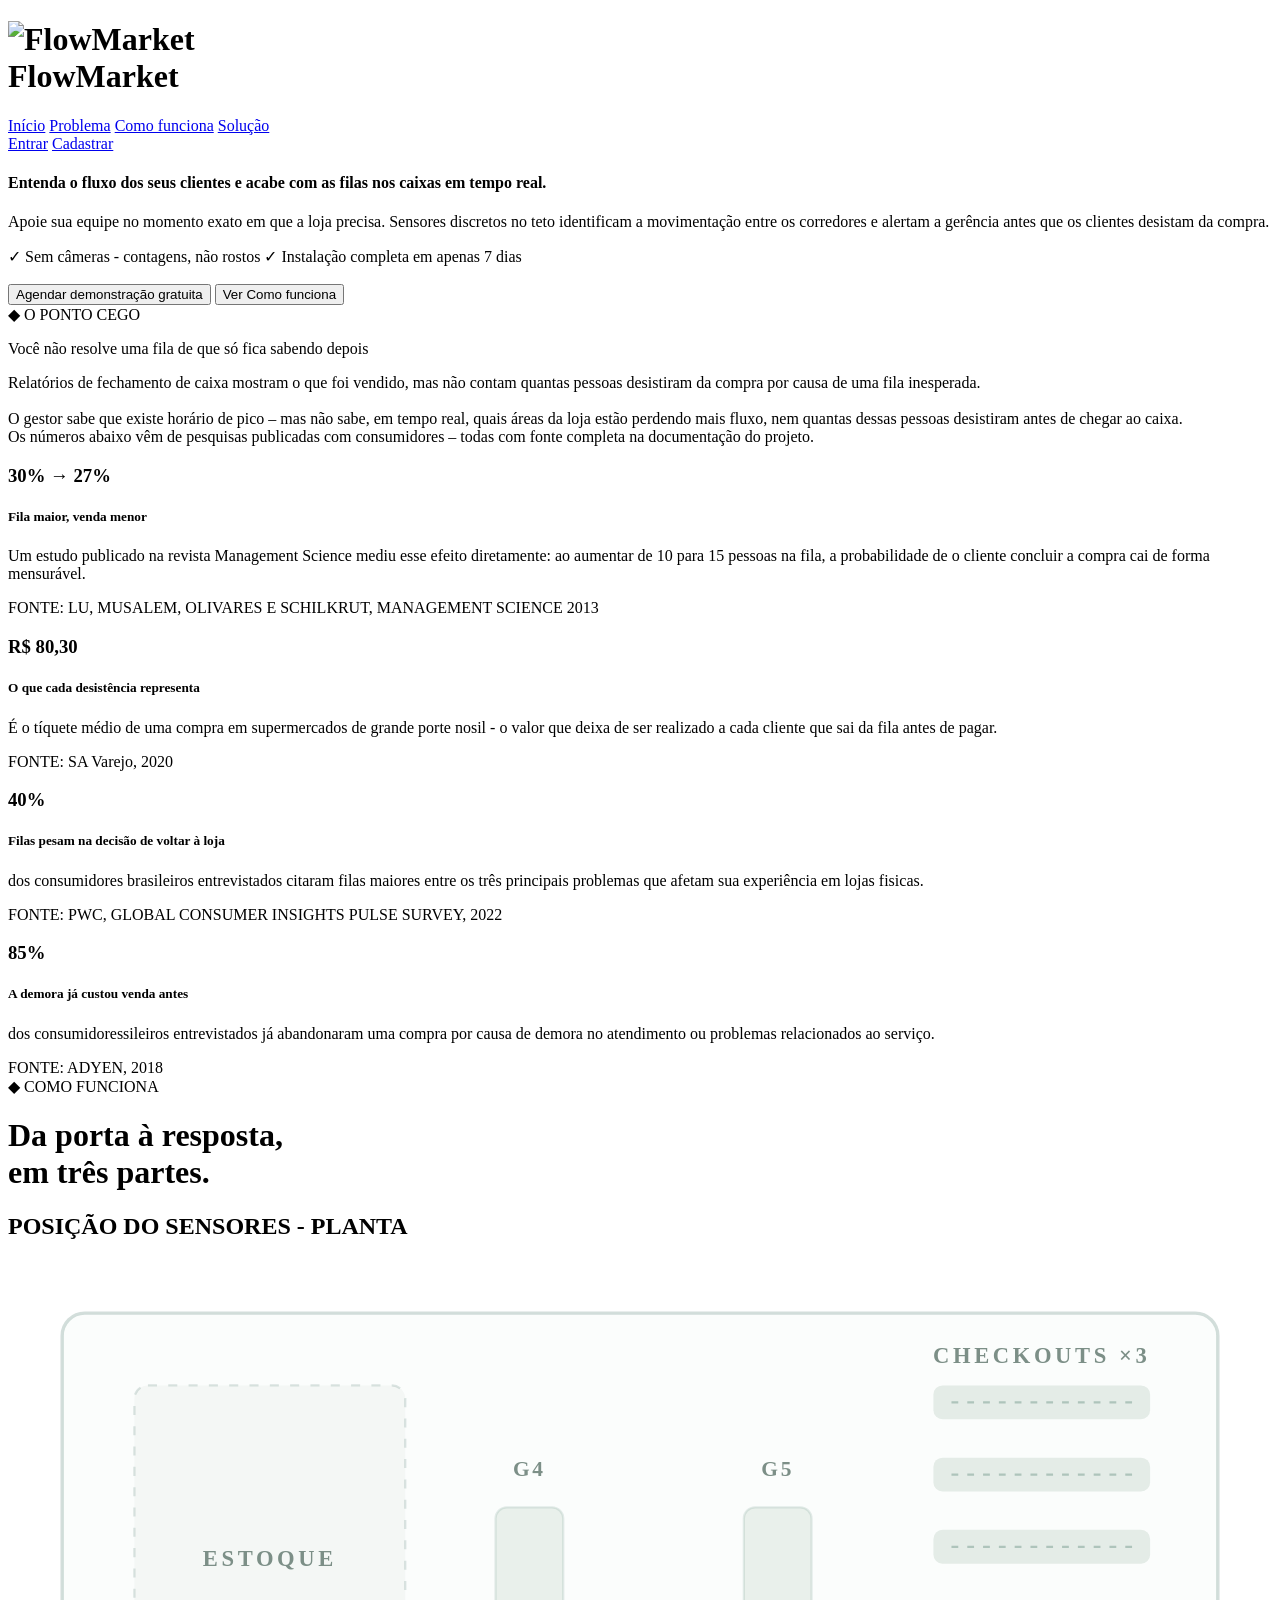
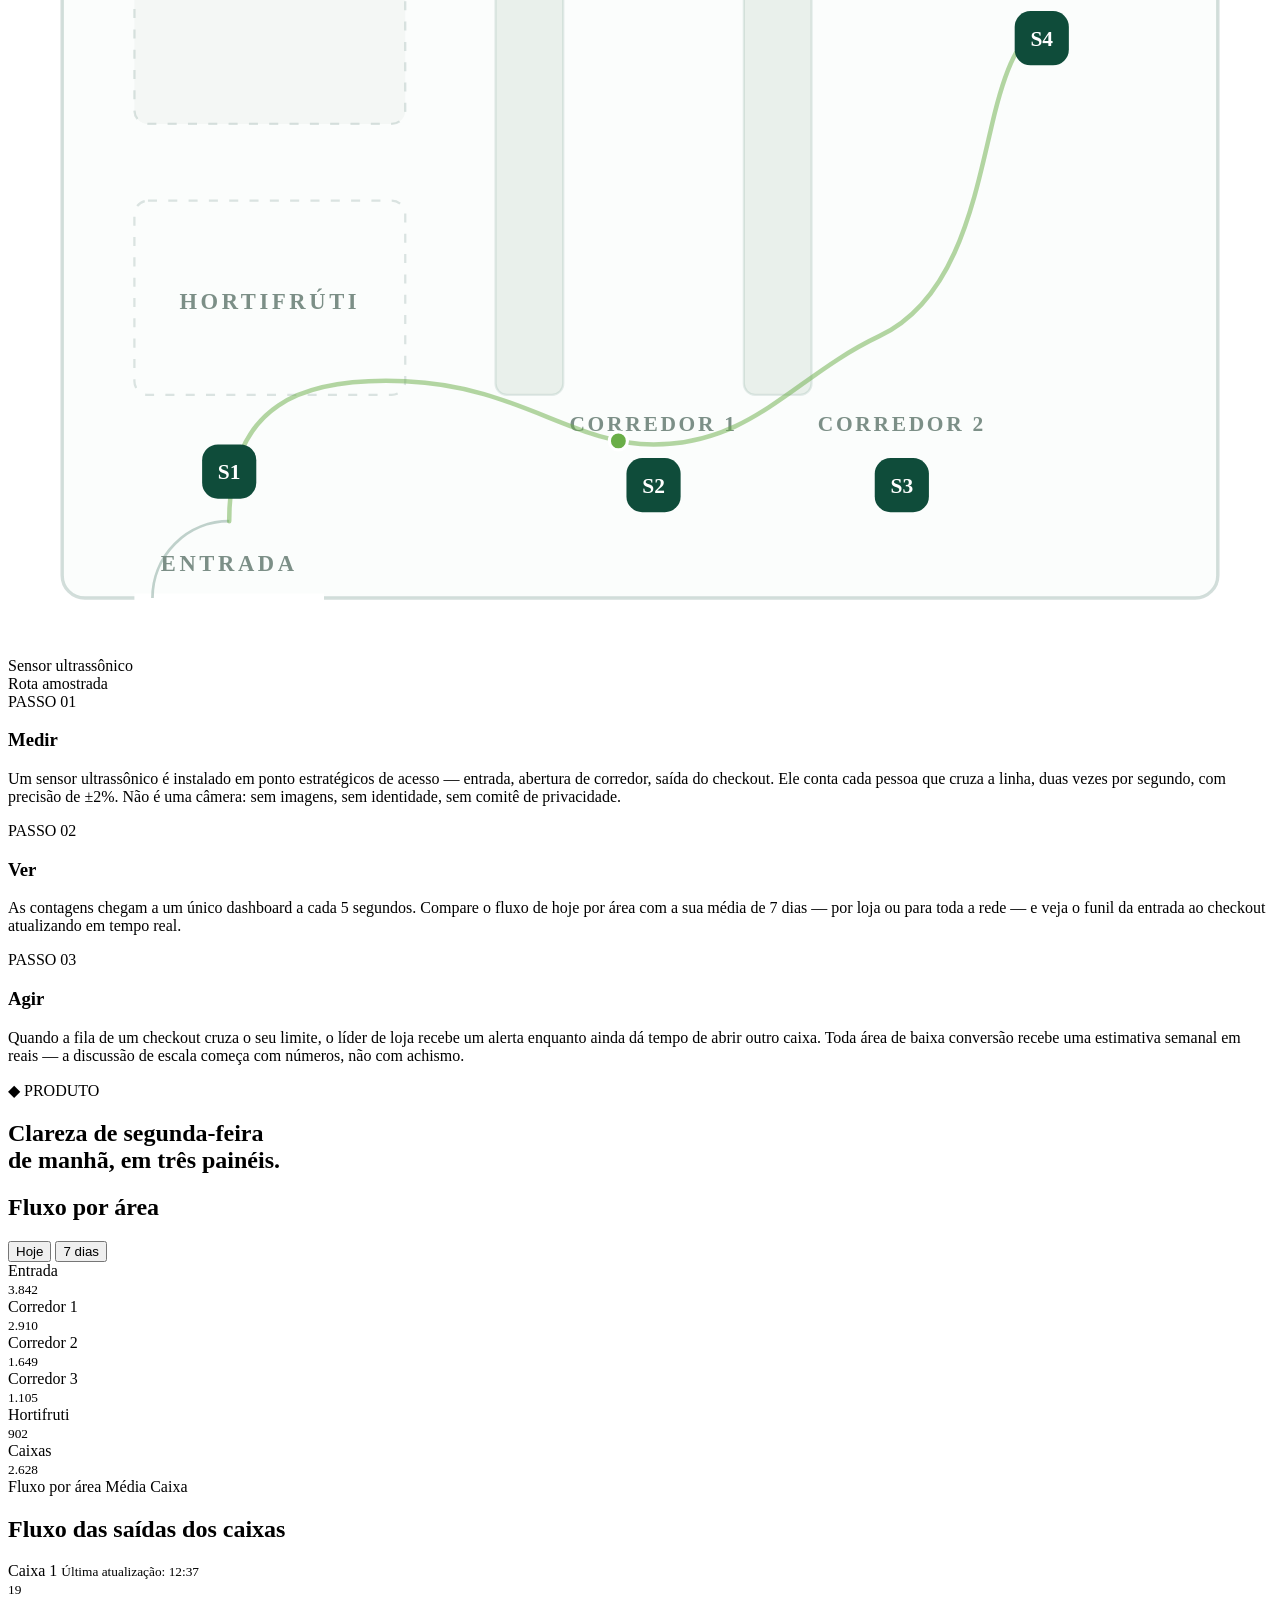
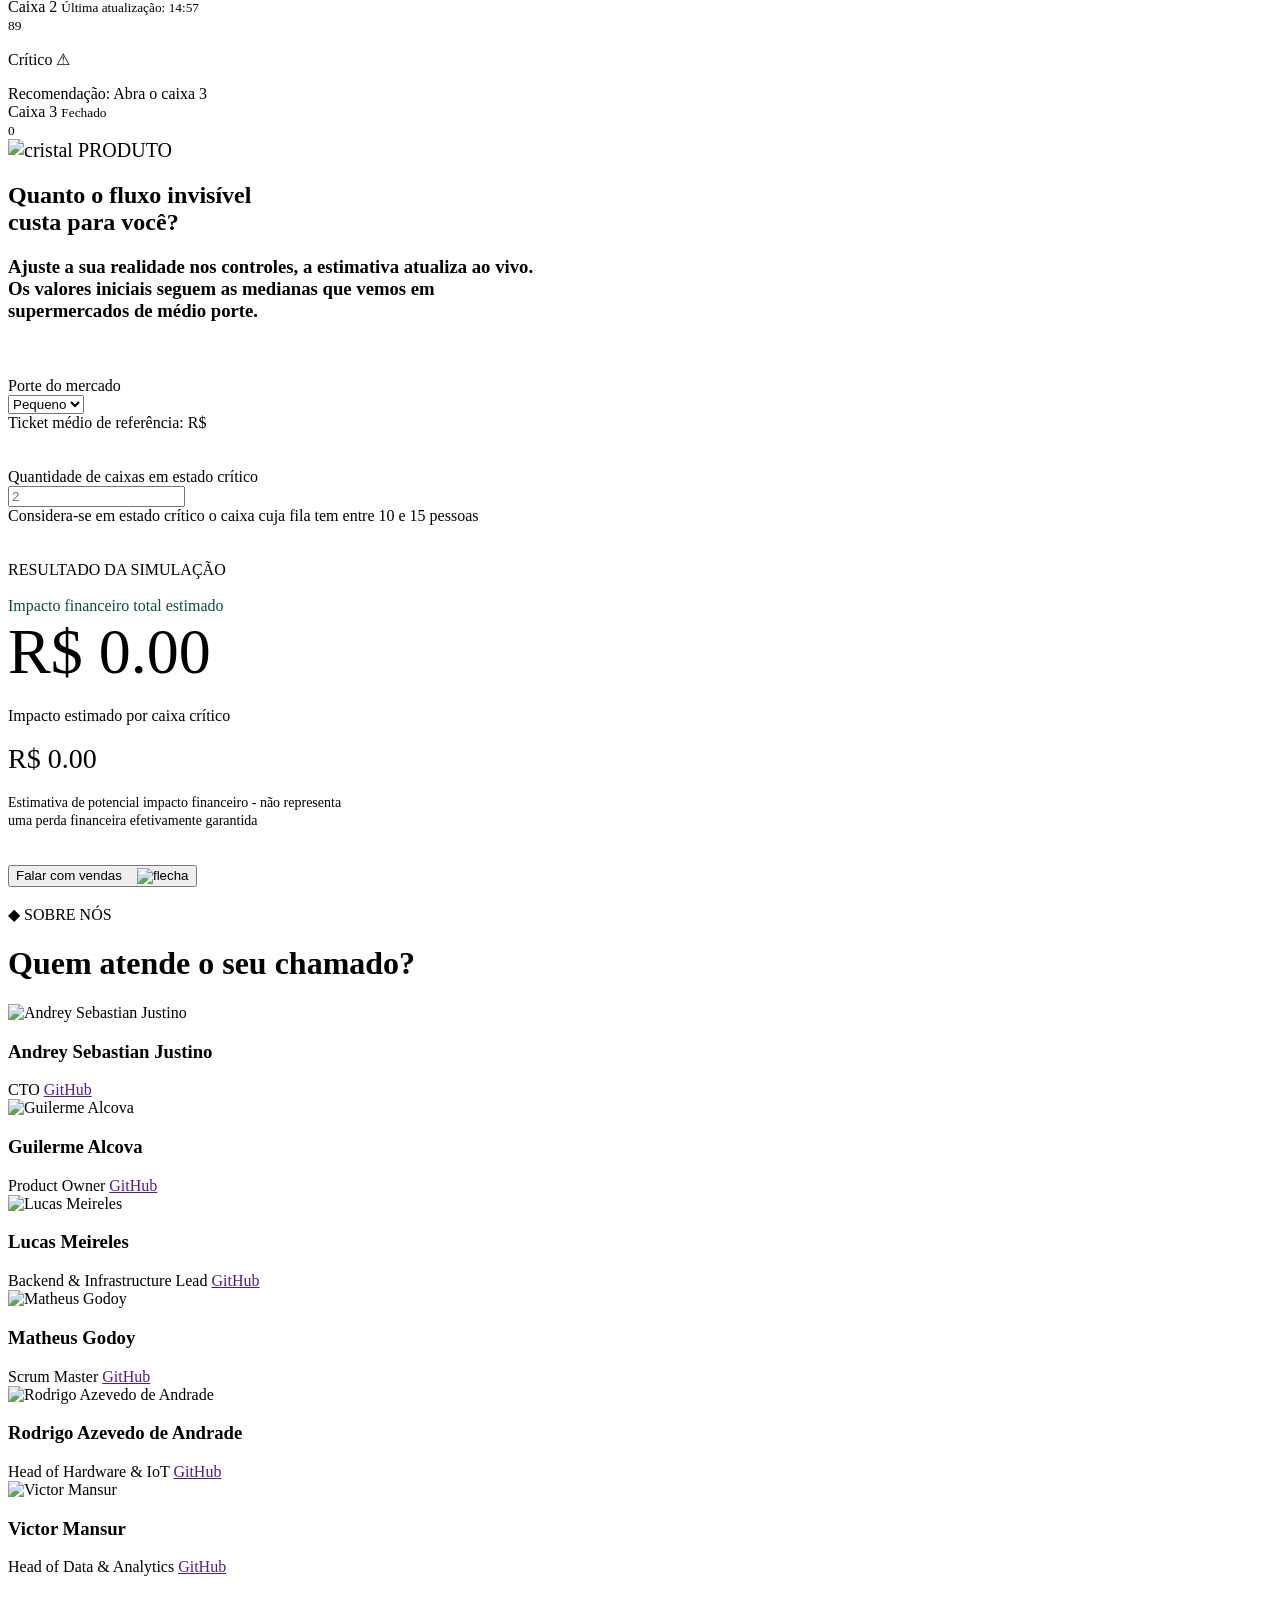
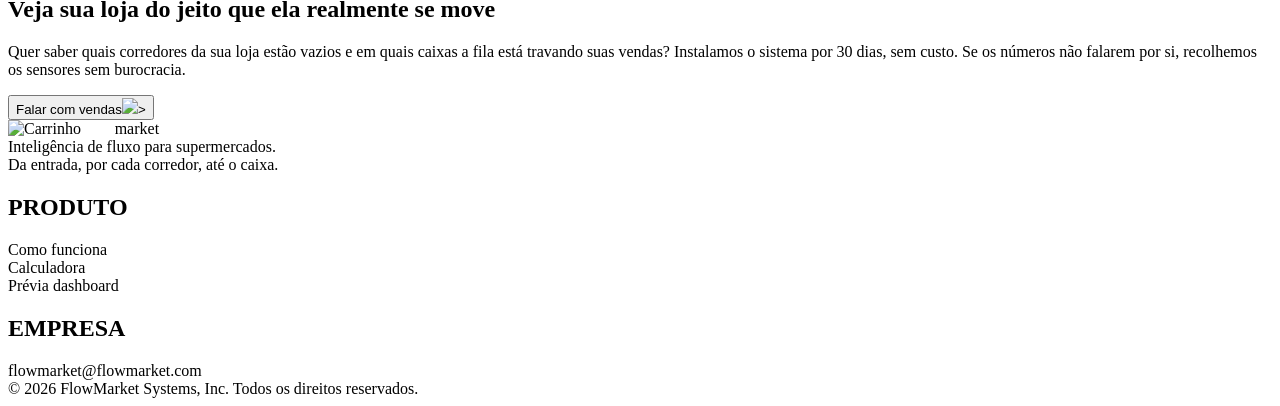
==== index.html @ dc8f5071 "detalhe dos micro titulos" ====
<!DOCTYPE html>
<html lang="pt-br">

<head>
    <meta charset="UTF-8">
    <meta name="viewport" content="width=device-width, initial-scale=1.0">
    <link rel="stylesheet" href="./css/style.css">
    <title>FlowMarket</title>
</head>

<body>
    <header class="cabecaLhoDash">
        <h1>
            <div class="molduraLogo">
                <img src="./img/iconCart.png" alt="FlowMarket" />
            </div>
            Flow<span>Market</span>
        </h1>
        <nav class="navegacaoPrincipal" aria-label="Navegação principal">
            <a href="#hero">Início</a>
            <a href="#problema">Problema</a>
            <a href="#como-funciona">Como funciona</a>
            <a href="#solucao">Solução</a>
        </nav>
        <div class="acoesCabecalho">
            <a class="botaoEntrar" href="./pages/login.html">Entrar</a>
            <a class="botaoCadastrar" href="./pages/cadastro.html">Cadastrar</a>
        </div>
    </header>
    <section class="fundo_secaoHero" id="hero">
        <section class="divisao_secaoHero">
            <section class="texto_esquerdo_secaoHero">
                <h1 class="titulo_secaoHero">Entenda o fluxo dos seus clientes e acabe com as filas nos caixas em tempo
                    real.</h1>
                <p class="paragrafo_secaoHero">Apoie sua equipe no momento exato em que a loja precisa. Sensores
                    discretos no teto
                    identificam a movimentação
                    entre os corredores e alertam a gerência antes que os clientes desistam da compra.</p>
                <div>
                    <span class="salsicha">✓ Sem câmeras - contagens, não rostos</span>
                    <span class="salsicha">✓ Instalação completa em apenas 7 dias</span><br><br>
                </div>

                <div>
                    <button class="botao_agendar_secaoHero">Agendar demonstração gratuita</button>
                    <button class="botao_comoFunciona_secaoHero">Ver Como funciona</button>
                </div>
            </section>
        </section>
    </section>


    <!--PROBLEMA-->
    <section class="divisao_secaoProblema" id="problema">
        <section>
            <span class="cego_secaoProblema">◆</span><span class="paragrafo_secaoProblema"> O PONTO CEGO</span>

            <p class="titulo_eSubs_secaoProblema"> Você não resolve uma fila de que só fica sabendo depois</p>

            <div class="paragrafo_secaoProblema">

                Relatórios de fechamento de caixa mostram o que foi vendido, mas não contam quantas pessoas
                desistiram da compra por causa de uma fila inesperada.
                <br><br>
                O gestor sabe que existe horário de pico – mas não sabe, em tempo real, quais áreas da loja
                estão perdendo mais fluxo, nem quantas dessas pessoas desistiram antes de chegar ao caixa.


            </div>
            <div class="risco_secaoProblema">

                <div class="fonte_secaoProblema">
                    Os números abaixo vêm de pesquisas publicadas com consumidores – todas com fonte completa na
                    documentação do projeto.
                </div>
            </div>

        </section>


        <section class="blocos_secaoProblema">

            <div class="card_individual_secaoProblema">
                <h3 class="titulo_eSubs_secaoProblema">30% → 27%</h3>
                <h5 class="sub-tituloBlocos_secaoProblema ">Fila maior, venda menor</h5>
                <p class="paragrafo_secaoProblema">Um estudo publicado na revista Management Science mediu esse efeito
                    diretamente:
                    ao aumentar de 10 para 15 pessoas na fila, a probabilidade de o cliente concluir a
                    compra
                    cai de forma mensurável.</p>
                <span class="fonte_secaoProblema"> FONTE: LU, MUSALEM, OLIVARES E SCHILKRUT, MANAGEMENT SCIENCE
                    2013</span>

            </div>

            <div class="card_individual_secaoProblema">
                <h3 class="titulo_eSubs_secaoProblema">R$ 80,30</h3>
                <h5 class="sub-tituloBlocos_secaoProblema ">O que cada desistência representa</h5>
                <p class="paragrafo_secaoProblema">É o tíquete médio de uma compra em supermercados de grande porte
                    nosil - o valor
                    que
                    deixa de ser realizado a cada cliente que sai da fila antes de pagar.</p>
                <span class="fonte_secaoProblema">FONTE: SA Varejo, 2020</span>
            </div>

            <div class="card_individual_secaoProblema">
                <h3 class="titulo_eSubs_secaoProblema">40%</h3>
                <h5 class="sub-tituloBlocos_secaoProblema ">Filas pesam na decisão de voltar à loja</h5>
                <p class="paragrafo_secaoProblema">dos consumidores brasileiros entrevistados citaram filas maiores
                    entre os três
                    principais
                    problemas que afetam sua experiência em lojas fisicas.</p>
                <span class="fonte_secaoProblema"> FONTE: PWC, GLOBAL CONSUMER INSIGHTS PULSE SURVEY, 2022</span>
            </div>

            <div class="card_individual_secaoProblema">
                <h3 class="titulo_eSubs_secaoProblema">85%</h3>
                <h5 class="sub-tituloBlocos_secaoProblema ">A demora já custou venda antes</h5>
                <p class="paragrafo_secaoProblema">dos consumidoressileiros entrevistados já abandonaram uma compra por
                    causa de
                    demora
                    no atendimento ou problemas relacionados ao serviço.</p>
                <span class="fonte_secaoProblema">FONTE: ADYEN, 2018</span>
            </div>

        </section>
    </section>



    <div class="body-f" id="como-funciona">
            <div class="div-header">
                <span class="cego_secaoProblema">◆</span>
                <span class="paragrafo_secaoProblema">COMO FUNCIONA</span>
                <h1 class="h1-como_funciona">Da porta à resposta,<br>em três partes.</h1>
            </div>
            
        <div class="container_planta">
            <div class="content-grid">
                <div class="card card-diagram">
                    <h2 class="card-title">POSIÇÃO DO SENSORES - PLANTA</h2>


                    <div class="floorplan-placeholder">

                        <svg preserveAspectRatio="xMidYMid meet" viewBox="0 0 560 440" fill="none" style="width:100%"
                            aria-label="Planta da loja com sensores">
                            <rect x="24" y="24" width="512" height="392" rx="10" fill="#FBFDFC" stroke="#0F4C3A"
                                stroke-opacity=".18" stroke-width="1.5" />
                            <rect x="56" y="56" width="120" height="150" rx="6" fill="#F4F7F5" stroke="#0F4C3A"
                                stroke-opacity=".14" stroke-dasharray="4 5" />
                            <text x="116" y="136" text-anchor="middle" font-size="10" font-weight="600"
                                letter-spacing="1.6" fill="#7c8f87" font-family="Poppins">ESTOQUE</text>
                            <rect x="410" y="56" width="96" height="15" rx="4" fill="#E4ECE7" />
                            <rect x="410" y="88" width="96" height="15" rx="4" fill="#E4ECE7" />
                            <rect x="410" y="120" width="96" height="15" rx="4" fill="#E4ECE7" />
                            <line x1="418" y1="63.5" x2="498" y2="63.5" stroke="#0F4C3A" stroke-opacity=".25"
                                stroke-dasharray="3 4" />
                            <line x1="418" y1="95.5" x2="498" y2="95.5" stroke="#0F4C3A" stroke-opacity=".25"
                                stroke-dasharray="3 4" />
                            <line x1="418" y1="127.5" x2="498" y2="127.5" stroke="#0F4C3A" stroke-opacity=".25"
                                stroke-dasharray="3 4" />
                            <text x="458" y="46" text-anchor="middle" font-size="10" font-weight="600"
                                letter-spacing="1.6" fill="#7c8f87" font-family="Poppins">CHECKOUTS ×3</text>
                            <rect x="216" y="110" width="30" height="216" rx="5" fill="#E9F0EB" stroke="#0F4C3A"
                                stroke-opacity=".1" />
                            <rect x="326" y="110" width="30" height="216" rx="5" fill="#E9F0EB" stroke="#0F4C3A"
                                stroke-opacity=".1" />
                            <text x="231" y="96" text-anchor="middle" font-size="9.5" font-weight="600"
                                letter-spacing="1.2" fill="#7c8f87" font-family="Poppins">G4</text>
                            <text x="341" y="96" text-anchor="middle" font-size="9.5" font-weight="600"
                                letter-spacing="1.2" fill="#7c8f87" font-family="Poppins">G5</text>
                            <text x="286" y="342" text-anchor="middle" font-size="9.5" font-weight="600"
                                letter-spacing="1.2" fill="#7c8f87" font-family="Poppins">CORREDOR 1</text>
                            <text x="396" y="342" text-anchor="middle" font-size="9.5" font-weight="600"
                                letter-spacing="1.2" fill="#7c8f87" font-family="Poppins">CORREDOR 2</text>
                            <rect x="56" y="240" width="120" height="86" rx="6" stroke="#0F4C3A" stroke-opacity=".14"
                                stroke-dasharray="4 5" />
                            <text x="116" y="288" text-anchor="middle" font-size="10" font-weight="600"
                                letter-spacing="1.6" fill="#7c8f87" font-family="Poppins">HORTIFRÚTI</text>
                            <line x1="56" y1="416" x2="140" y2="416" stroke="#fff" stroke-width="4" />
                            <path d="M64,416 a34,34 0 0 1 34,-34" stroke="#0F4C3A" stroke-opacity=".25"
                                stroke-width="1.2" />
                            <text x="98" y="404" text-anchor="middle" font-size="10" font-weight="600"
                                letter-spacing="1.6" fill="#7c8f87" font-family="Poppins">ENTRADA</text>
                            <path id="plan-route"
                                d="M98,382 C98,330 130,318 176,320 C226,322 250,348 286,348 C330,348 348,318 386,300 C420,284 428,240 436,206 C442,180 448,168 458,162"
                                stroke="#6AAE48" stroke-opacity=".5" stroke-width="2" stroke-linecap="round"
                                class="flow-dash" />
                            <circle r="4" fill="#6AAE48" stroke="#fff" stroke-width="1.4">
                                <animateMotion dur="7s" repeatCount="indefinite">
                                    <mpath href="#plan-route" />
                                </animateMotion>
                            </circle>
                            <g>
                                <circle cx="98" cy="360" r="7" fill="#6AAE48" class="sd" />
                                <rect x="86" y="348" width="24" height="24" rx="7" fill="#0F4C3A" /><text x="98"
                                    y="363.5" text-anchor="middle" fill="#fff" font-size="9.5" font-weight="700"
                                    font-family="Poppins">S1</text>
                            </g>
                            <g>
                                <circle cx="286" cy="366" r="7" fill="#6AAE48" class="sd" />
                                <rect x="274" y="354" width="24" height="24" rx="7" fill="#0F4C3A" /><text x="286"
                                    y="369.5" text-anchor="middle" fill="#fff" font-size="9.5" font-weight="700"
                                    font-family="Poppins">S2</text>
                            </g>
                            <g>
                                <circle cx="396" cy="366" r="7" fill="#6AAE48" class="sd" />
                                <rect x="384" y="354" width="24" height="24" rx="7" fill="#0F4C3A" /><text x="396"
                                    y="369.5" text-anchor="middle" fill="#fff" font-size="9.5" font-weight="700"
                                    font-family="Poppins">S3</text>
                            </g>
                            <g>
                                <circle cx="458" cy="168" r="7" fill="#6AAE48" class="sd" />
                                <rect x="446" y="156" width="24" height="24" rx="7" fill="#0F4C3A" /><text x="458"
                                    y="171.5" text-anchor="middle" fill="#fff" font-size="9.5" font-weight="700"
                                    font-family="Poppins">S4</text>
                            </g>
                        </svg>
                    </div>


                    <div class="legend">
                        <div class="legend-item">
                            <span class="legend-color sensor-color"></span>
                            <span>Sensor ultrassônico</span>
                        </div>
                        <div class="legend-item">
                            <span class="legend-color route-color"></span>
                            <span>Rota amostrada</span>
                        </div>
                    </div>
                </div>


                <div class="steps-column">


                    <div class="card step-card step-1">
                        <div class="step-badge">
                            <span class="step-label">PASSO</span>
                            <span class="step-number">01</span>
                        </div>
                        <div class="step-content">
                            <h3 class="h3-como_funciona">Medir</h3>
                            <p class="p-como_funciona">Um sensor ultrassônico é instalado em ponto estratégicos de
                                acesso — entrada, abertura de corredor, saída do checkout. Ele conta cada pessoa que
                                cruza a linha, duas vezes por segundo, com precisão de ±2%. Não é uma câmera: sem
                                imagens, sem identidade, sem comitê de privacidade.</p>
                        </div>
                    </div>


                    <div class="card step-card step-2">
                        <div class="step-badge">
                            <span class="step-label">PASSO</span>
                            <span class="step-number">02</span>
                        </div>
                        <div class="step-content">
                            <h3 class="h3-como_funciona">Ver</h3>
                            <p class="p-como_funciona">As contagens chegam a um único dashboard a cada 5 segundos.
                                Compare o fluxo de hoje por área com a sua média de 7 dias — por loja ou para toda a
                                rede — e veja o funil da entrada ao checkout atualizando em tempo real.</p>
                        </div>
                    </div>


                    <div class="card step-card step-3">
                        <div class="step-badge">
                            <span class="step-label">PASSO</span>
                            <span class="step-number">03</span>
                        </div>
                        <div class="step-content">
                            <h3 class="h3-como_funciona">Agir</h3>
                            <p class="p-como_funciona">Quando a fila de um checkout cruza o seu limite, o líder de loja
                                recebe um alerta enquanto ainda dá tempo de abrir outro caixa. Toda área de baixa
                                conversão recebe uma estimativa semanal em reais — a discussão de escala começa com
                                números, não com achismo.</p>
                        </div>
                    </div>

                </div>

            </div>
        </div>
    </div>

    <section class="fundo" id="solucao">

        <!-- Cabeçalho da página -->
        <div class="ajustes">
            <div class="cabecalho">
                <p class="nomePagina">◆ PRODUTO</p>
                <h1>Clareza de segunda-feira<br>
                    de manhã, em três painéis.</h1>
            </div>

            <!-- Caixa branca que contém os dois painéis -->
            <div class="conteinerPrincipal">

                <!-- Painel da esquerda -->
                <div class="conteiner-grafico1">

                    <div class="cabecalhoGrafico">
                        <h2>Fluxo por área</h2>

                        <div class="opcoes-periododedias">
                            <button>Hoje</button>
                            <button>7 dias</button>
                        </div>
                    </div>

                    <!-- Barras do fluxo por área -->
                    <div class="linhaGrafico">
                        <span>Entrada</span>
                        <div class="barraFundo">
                            <div class="grafico1verdeclaro"></div>
                        </div>
                        <small>3.842</small>
                    </div>

                    <div class="linhaGrafico">
                        <span>Corredor 1</span>
                        <div class="barraFundo">
                            <div class="grafico2verdeclaro"></div>
                        </div>
                        <small>2.910</small>
                    </div>

                    <div class="linhaGrafico">
                        <span>Corredor 2</span>
                        <div class="barraFundo">
                            <div class="grafico3verdeclaro"></div>
                        </div>
                        <small>1.649</small>
                    </div>

                    <div class="linhaGrafico">
                        <span>Corredor 3</span>
                        <div class="barraFundo">
                            <div class="grafico4verdeclaro"></div>
                        </div>
                        <small>1.105</small>
                    </div>

                    <div class="linhaGrafico">
                        <span>Hortifruti</span>
                        <div class="barraFundo">
                            <div class="grafico5verdeclaro"></div>
                        </div>
                        <small>902</small>
                    </div>

                    <div class="linhaGrafico">
                        <span>Caixas</span>
                        <div class="barraFundo">
                            <div class="grafico1verdeescuro"></div>
                        </div>
                        <small>2.628</small>
                    </div>

                    <!-- Legenda das cores -->
                    <div class="legenda">
                        <span><i class="corVerde"></i> Fluxo por área</span>
                        <span><i class="corMedia"></i> Média</span>
                        <span><i class="corEscura"></i> Caixa</span>
                    </div>

                </div>

                <!-- Painel da direita -->
                <div class="conteiner-grafico2">

                    <div class="cabecalhoGrafico">
                        <h2>Fluxo das saídas dos caixas</h2>
                    </div>

                    <!-- Caixa 1: barra verde -->
                    <div class="cartaoCaixa">
                        <div class="textoCaixa">
                            <span>Caixa 1</span>
                            <small>Última atualização: 12:37</small>
                        </div>

                        <div class="barraFundo barraCaixa">
                            <div class="grafico1laranja"></div>
                        </div>

                        <small class="numeroCaixa">19</small>
                    </div>

                    <!-- Caixa 2: barra laranja e aviso -->
                    <div class="cartaoCaixa avisoCaixa">
                        <div class="textoCaixa">
                            <span>Caixa 2</span>
                            <small>Última atualização: 14:57</small>
                        </div>

                        <div class="barraFundo barraCaixa">
                            <div class="grafico2laranja"></div>
                        </div>

                        <small class="numeroCaixa">89</small>

                        <div class="textoCritico">
                            <p>Crítico ⚠</p>
                            <div class="recomendacao">
                                Recomendação: Abra o caixa 3
                            </div>
                        </div>
                    </div>

                    <!-- Caixa 3: barra sem preenchimento -->
                    <div class="cartaoCaixa">
                        <div class="textoCaixa">
                            <span>Caixa 3</span>
                            <small>Fechado</small>
                        </div>

                        <div class="barraFundo barraCaixa">
                            <div class="grafico3laranja"></div>
                        </div>

                        <small class="numeroCaixa">0</small>
                    </div>

                </div>

            </div>
        </div>

    </section>

    <section class="calculadora_panel">
        <div class="calculadora">
            <span class="medium green center" style="font-size: 20px;"> <img src="img/Rectangle.png" alt="cristal">
                PRODUTO </span>
            <h1 class="title"> Quanto o fluxo invisível <br> custa para você? </h1>
            <h3 class="medium"> Ajuste a sua realidade nos controles, a estimativa atualiza ao vivo. <br> Os valores
                iniciais seguem as
                medianas que vemos em <br> supermercados de médio porte. </h3><br><br>

            <div class="input">
                Porte do mercado <br>
                <select name="" id="ipt_escala" onchange="calcular()">
                    <option selected="selected" value="pequeno">Pequeno</option>
                    <option value="medio">Médio</option>
                    <option value="grande">Grande</option>
                </select> <br>
                <span class="subtitle">Ticket médio de referência: R$ <span id="valor_ticket"></span></span><br><br>
                <br>
            </div>

            <div class="input">Quantidade de caixas em estado crítico<br><input type="number" id="ipt_caixas"
                    placeholder="2" oninput="calcular()"><br>
                <span class="subtitle">Considera-se em estado crítico o caixa cuja fila tem entre 10 e 15 pessoas</span>
            </div> <br><br>

        </div>

        <div class="mostra">
            <span class="semibold">RESULTADO DA SIMULAÇÃO</span><br><br>
            <span class="medium medium_size" style="color: #0F4C3A;">Impacto financeiro total estimado</span> <br>
            <span class="semibold green" style="font-size: 64px;">
                R$ <span id="total">0.00</span>
            </span>

            <div class="linha"></div><br>

            <span class="semibold">Impacto estimado por caixa crítico<br><br>
                <span class="lime" style="font-size: 28px;">R$ <span id="total_por_caixa">0.00</span></span>
            </span><br><br>
            <div class="aviso">
                <div class="linha_verde"></div>
                <span style="font-size: 14px;">
                    Estimativa de potencial impacto financeiro - não representa <br>
                    uma perda financeira efetivamente garantida
                </span>
            </div> <br><br>


            <button class="btn_calculadora" onclick="saiba_mais()">Falar com vendas<img src="img/Right_Arrow.png"
                    style="margin-left: 15px;" alt="flecha"></button><br><br>
        </div>
    </section>

    <div class="corpo-principal">
        <div class="container">



            <div class="div-cabecalho">
                <span class="sub-titulo">◆ SOBRE NÓS</span>
                <h1 class="h1-stilo">Quem atende o seu chamado?</h1>
            </div>

            <div class="container-time">


                <div class="card card_membro">
                    <img src="./img/andrey.png" alt="Andrey Sebastian Justino" class="avatar">
                    <div class="membro-info">
                        <h3 class="h3-stilo">Andrey Sebastian Justino</h3>
                        <span class="sub_titulo2">CTO</span>
                        <a href="" class="sub_titulo2">GitHub</a>
                    </div>
                </div>

                <div class="card card_membro">
                    <img src="./img/guilerme.png" alt="Guilerme Alcova" class="avatar">
                    <div class="membro-info">
                        <h3 class="h3-stilo">Guilerme Alcova</h3>
                        <span class="sub_titulo2">Product Owner</span>
                        <a href="" class="sub_titulo2">GitHub</a>
                    </div>
                </div>

                <div class="card card_membro">
                    <img src="./img/lucas.pg.png" alt="Lucas Meireles" class="avatar">
                    <div class="membro-info">
                        <h3 class="h3-stilo">Lucas Meireles</h3>
                        <span class="sub_titulo2">Backend & Infrastructure Lead</span>
                        <a href="" class="sub_titulo2">GitHub</a>
                    </div>
                </div>

                <div class="card card_membro">
                    <img src="./img/matheus.png" alt="Matheus Godoy" class="avatar">
                    <div class="membro-info">
                        <h3 class="h3-stilo">Matheus Godoy</h3>
                        <span class="sub_titulo2">Scrum Master</span>
                        <a href="" class="sub_titulo2">GitHub</a>
                    </div>
                </div>

                <div class="card card_membro">
                    <img src="./img/rodrigo.png" alt="Rodrigo Azevedo de Andrade" class="avatar">
                    <div class="membro-info">
                        <h3 class="h3-stilo">Rodrigo Azevedo de Andrade</h3>
                        <span class="sub_titulo2">Head of Hardware & IoT</span>
                        <a href="" class="sub_titulo2">GitHub</a>
                    </div>
                </div>

                <div class="card card_membro">
                    <img src="./img/victor.png" alt="Victor Mansur" class="avatar">
                    <div class="membro-info">
                        <h3 class="h3-stilo">Victor Mansur</h3>
                        <span class="sub_titulo2">Head of Data & Analytics</span>
                        <a href="" class="sub_titulo2">GitHub</a>
                    </div>
                </div>
            </div>


        </div>

    </div>

    <section class="cta-body">
        <div>
            <h1 class="title-cta">Veja sua loja do jeito que ela realmente se move</h1>
        </div>
        <div>
            <p class="text-cta">Quer saber quais corredores da sua loja estão vazios e em quais caixas a fila
                está travando suas vendas? Instalamos o sistema por 30 dias, sem custo. Se
                os números não falarem por si, recolhemos os sensores sem burocracia.</p>
        </div>
        <div>
            <button class="text-button-cta">Falar com vendas<img src="img/seta.png" class="icon-cta">>
            </button>
        </div>
    </section>

    <footer class="footer_panel">
        <div class="footer_row">
            <div class="footer_tab white"> <span class="logo"><img src="img/Shopping_Cart.png" alt="Carrinho"><b
                        style="color: white;">Flow</b>market</span><br> Inteligência de fluxo para supermercados.
                <br> Da entrada, por cada corredor, até o caixa.
            </div>
            <div class="footer_tab">
                <h2>PRODUTO</h2> Como funciona <br> Calculadora <br> Prévia dashboard
            </div>
            <div class="footer_tab ">
                <h2>EMPRESA</h2> flowmarket@flowmarket.com
            </div>
        </div>
        <span class="footer_direitos"> © 2026 FlowMarket Systems, Inc. Todos os direitos reservados. </span>
    </footer>
</body>
<script>
    function calcular() {
        let escala = ipt_escala.value;
        let caixas = Number(ipt_caixas.value);
        let ticket = 0;
        let clientes = 0;

        if (caixas <= 0) {
            caixas = 0
        }

        if (escala == 'pequeno') {
            ticket = 57.90
            clientes = 5
        } else if (escala == 'medio') {
            ticket = 69.10
            clientes = 7
        } else if (escala == 'grande') {
            ticket = 80.30
            clientes = 10
        }

        valor_ticket.innerHTML = ticket;

        let renda_total = Number(ticket * caixas * clientes).toFixed(2);
        let perda_caixa = Number(renda_total * 0.1).toFixed(2);
        let total_caixa = perda_caixa / caixas;

        total.innerHTML = perda_caixa

        if (isNaN(total_caixa) || caixas <= 0) {
            total_por_caixa.innerHTML = 0.00
        }
        else {
            total_por_caixa.innerHTML = (total_caixa).toFixed(2)
        }
    }

    function saiba_mais() {
        alert("Link para outra página")
    }
</script>

</html>
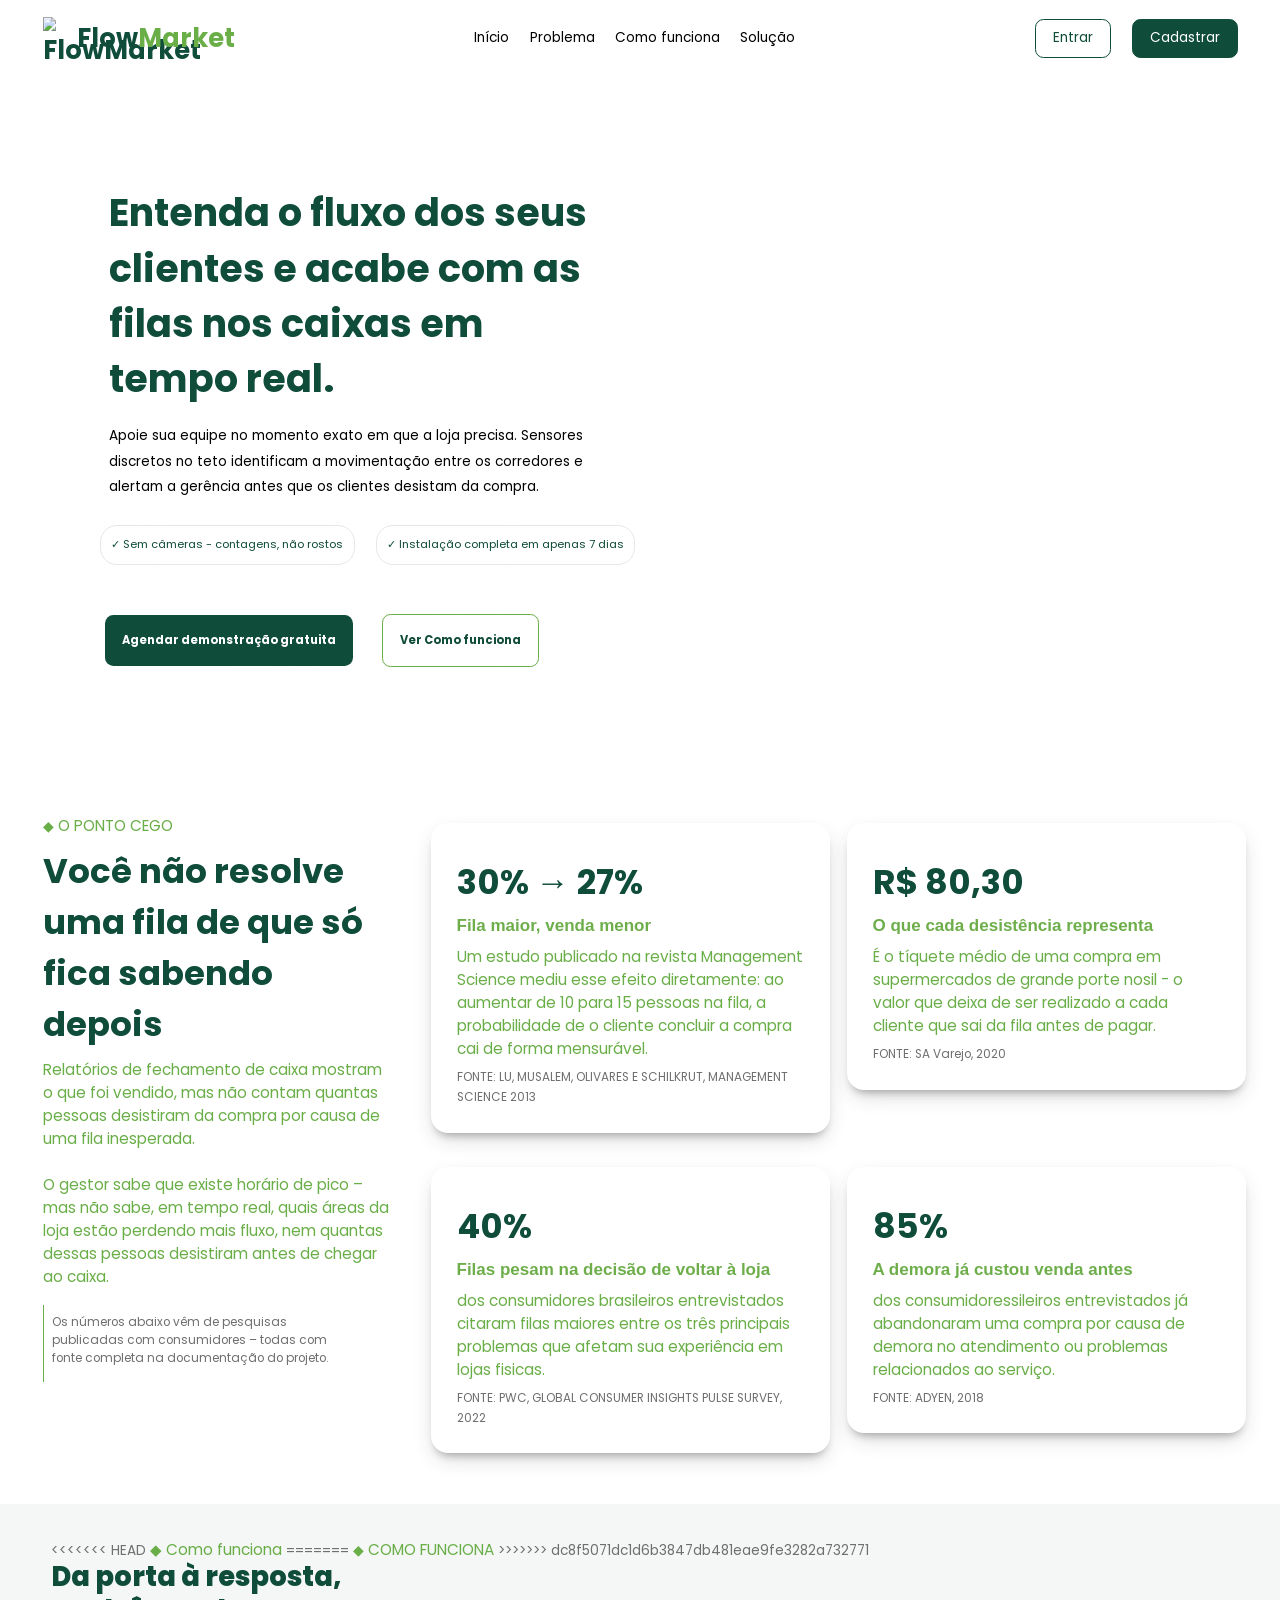
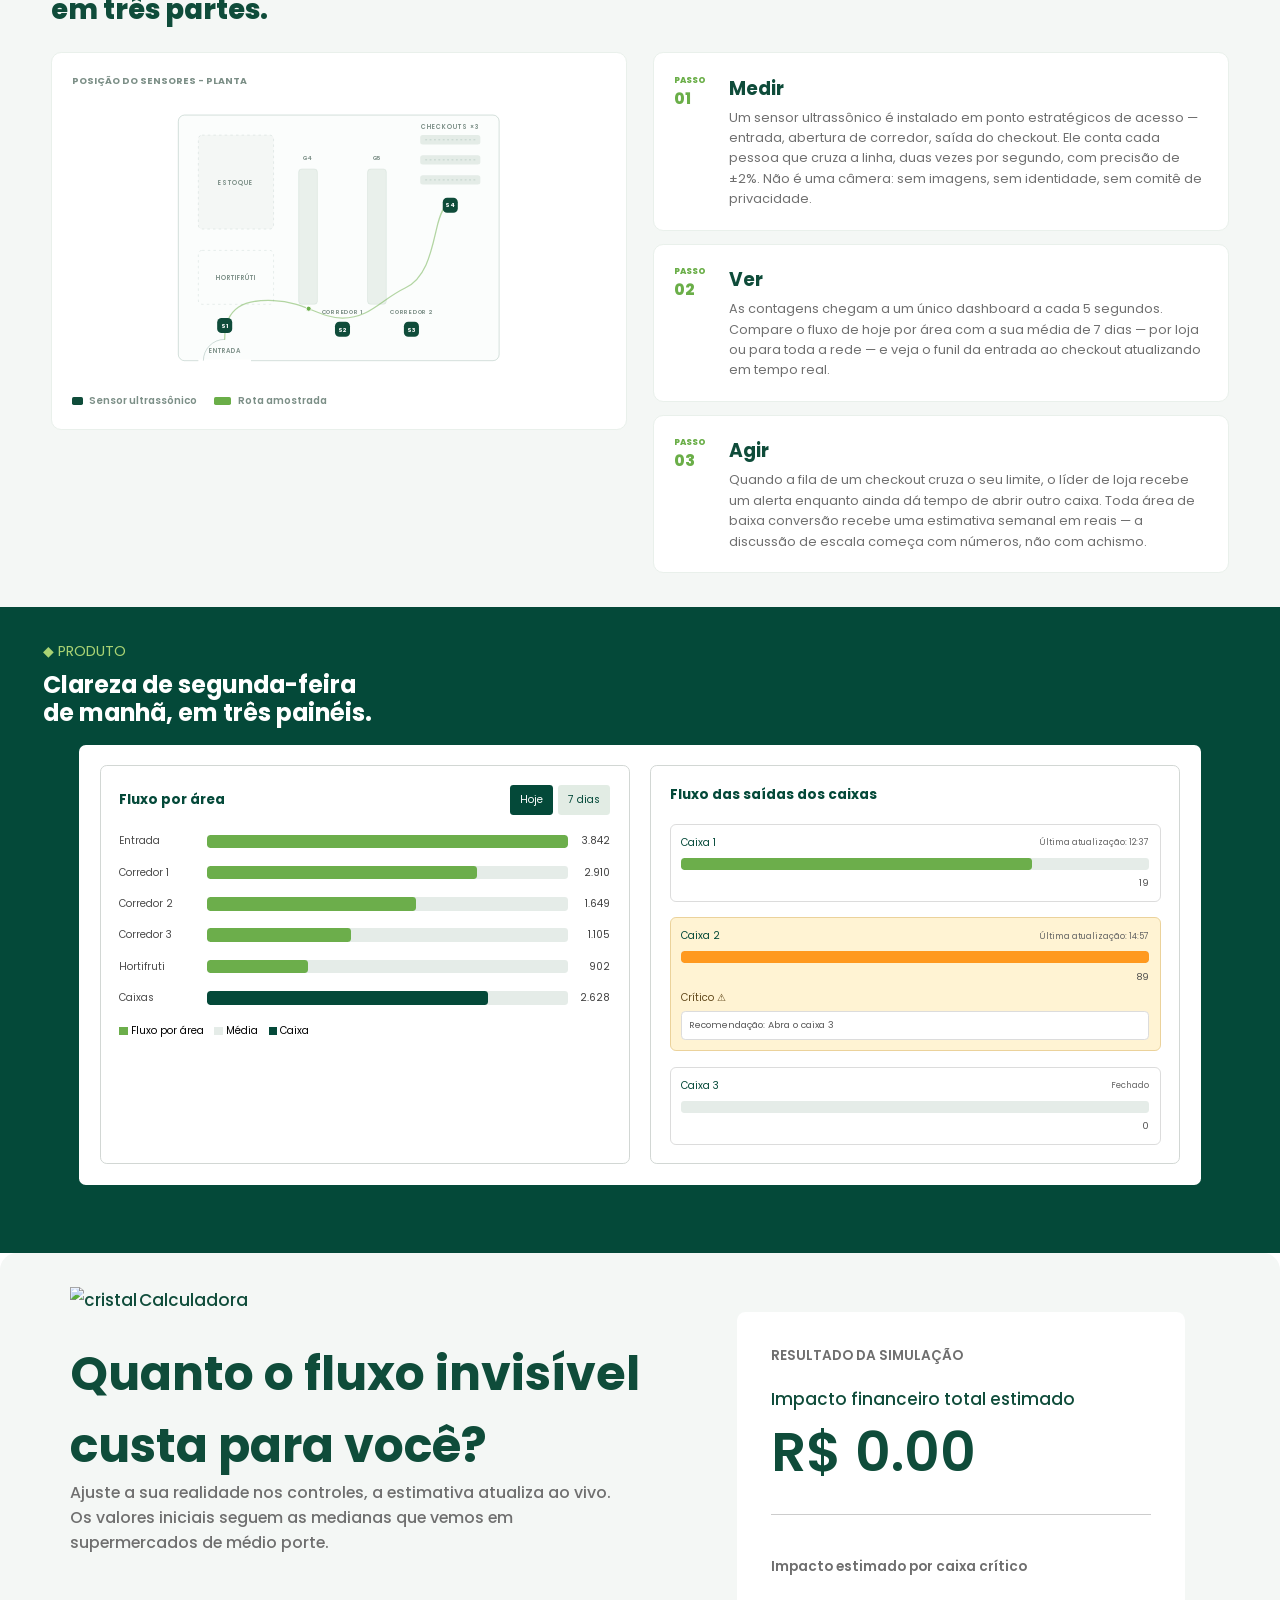
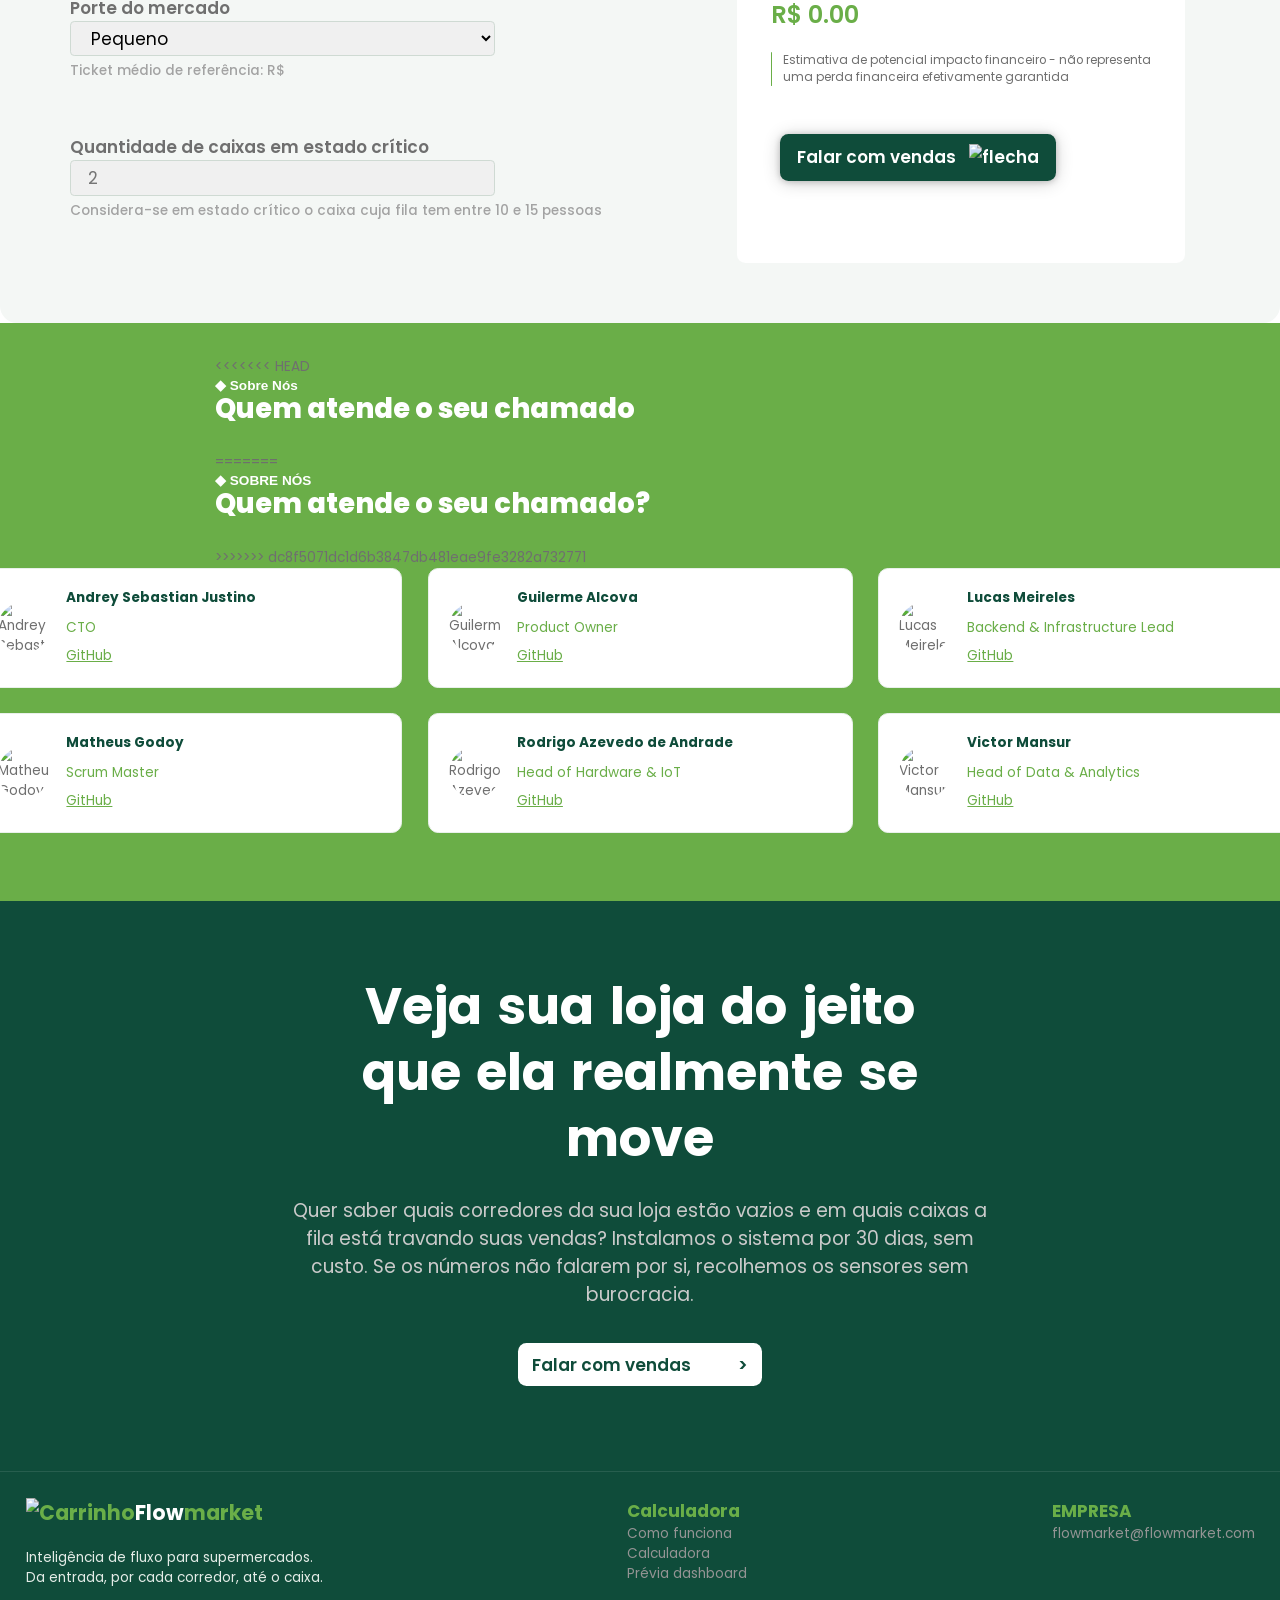
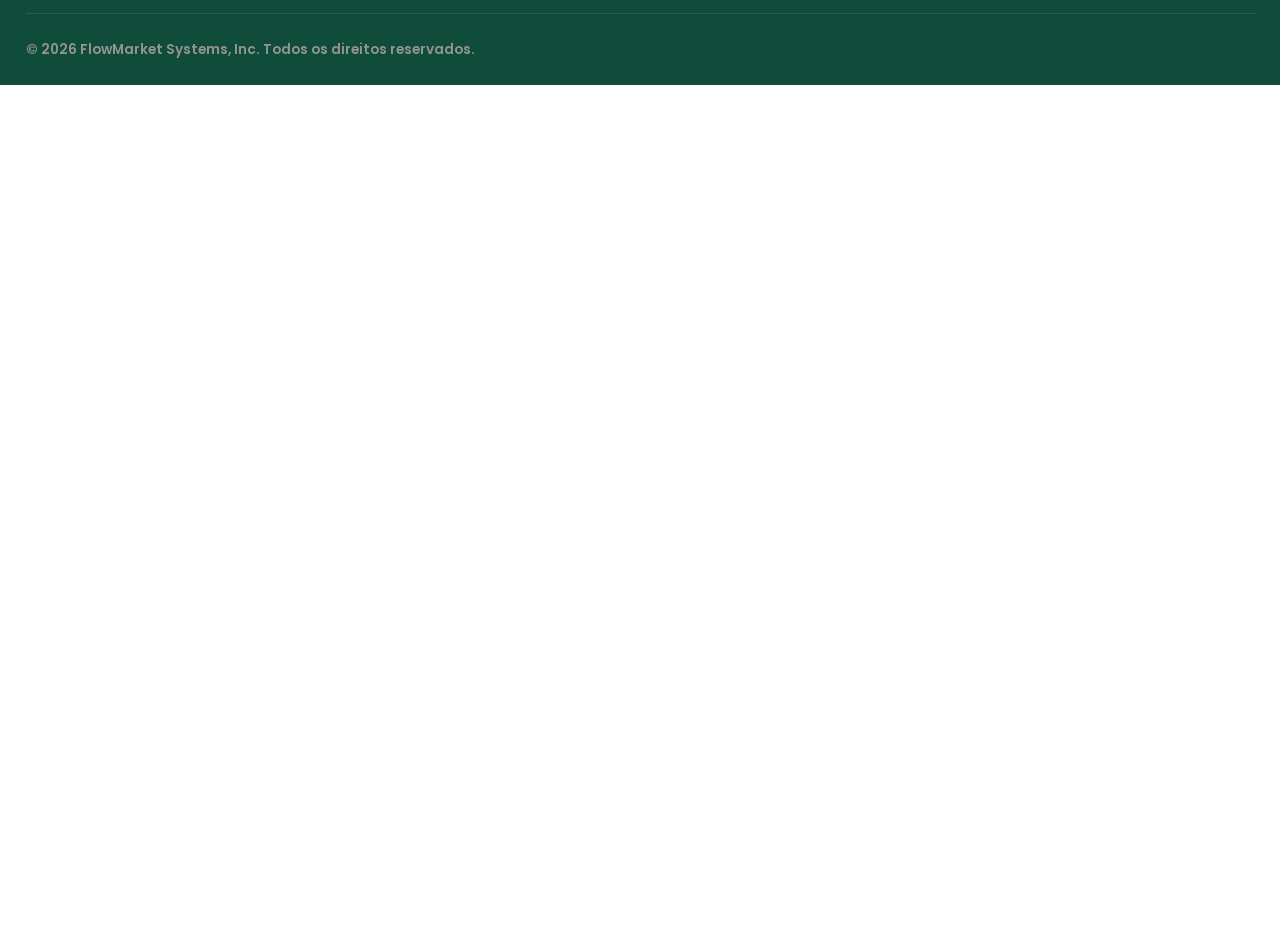
==== commit 23f2decf: "Merge branch 'main' of https://github.com/FlowMarket01/Front-End into teste_victor" ====
--- a/index.html
+++ b/index.html
@@ -130,8 +130,12 @@
 
     <div class="body-f" id="como-funciona">
             <div class="div-header">
+<<<<<<< HEAD
+                <span class="paragrafo_secaoProblema">◆ Como funciona</span>
+=======
                 <span class="cego_secaoProblema">◆</span>
                 <span class="paragrafo_secaoProblema">COMO FUNCIONA</span>
+>>>>>>> dc8f5071dc1d6b3847db481eae9fe3282a732771
                 <h1 class="h1-como_funciona">Da porta à resposta,<br>em três partes.</h1>
             </div>
             
@@ -434,7 +438,7 @@
     <section class="calculadora_panel">
         <div class="calculadora">
             <span class="medium green center" style="font-size: 20px;"> <img src="img/Rectangle.png" alt="cristal">
-                PRODUTO </span>
+                Calculadora </span>
             <h1 class="title"> Quanto o fluxo invisível <br> custa para você? </h1>
             <h3 class="medium"> Ajuste a sua realidade nos controles, a estimativa atualiza ao vivo. <br> Os valores
                 iniciais seguem as
@@ -490,8 +494,13 @@
 
 
             <div class="div-cabecalho">
+<<<<<<< HEAD
+                <span class="sub-titulo">◆ Sobre Nós</span>
+                <h1 class="h1-stilo">Quem atende o seu chamado</h1>
+=======
                 <span class="sub-titulo">◆ SOBRE NÓS</span>
                 <h1 class="h1-stilo">Quem atende o seu chamado?</h1>
+>>>>>>> dc8f5071dc1d6b3847db481eae9fe3282a732771
             </div>
 
             <div class="container-time">
@@ -579,7 +588,7 @@
                 <br> Da entrada, por cada corredor, até o caixa.
             </div>
             <div class="footer_tab">
-                <h2>PRODUTO</h2> Como funciona <br> Calculadora <br> Prévia dashboard
+                <h2>Calculadora</h2> Como funciona <br> Calculadora <br> Prévia dashboard
             </div>
             <div class="footer_tab ">
                 <h2>EMPRESA</h2> flowmarket@flowmarket.com
--- a/css/style.css
+++ b/css/style.css
@@ -0,0 +1,1789 @@
+@import url('https://fonts.googleapis.com/css2?family=Poppins:wght@400;500;600;700&display=swap');
+body{
+    zoom: 0.85;
+}
+*{
+    margin: 0;
+    padding: 0;
+    box-sizing: border-box;
+    font-family: "Poppins", sans-serif;
+}
+
+.cabecaLhoDash {
+    display: flex;
+    align-items: center;
+    justify-content: space-between;
+    gap: 32px;
+    padding: 20px 50px;
+}
+
+.cabecaLhoDash h1 {
+    display: flex;
+    align-items: center;
+    flex-shrink: 0;
+    color: #0F4C3A;
+    font-size: 30px;
+}
+
+.cabecaLhoDash h1 span {
+    color: #6AAE48;
+}
+
+.cabecaLhoDash .molduraLogo {
+    height: 50px;
+    width: 40px;
+}
+
+.cabecaLhoDash .molduraLogo img {
+    height: 100%;
+    width: 100%;
+}
+
+.navegacaoPrincipal,
+.acoesCabecalho {
+    display: flex;
+    align-items: center;
+    gap: 24px;
+}
+
+.navegacaoPrincipal a {
+    color: #000000;
+    cursor: pointer;
+    text-decoration: none;
+    transition: color 0.2s ease, font-weight 0.2s ease;
+}
+
+.navegacaoPrincipal a:hover {
+    color: #6AAE48;
+    font-weight: bold;
+}
+
+.acoesCabecalho a {
+    display: inline-flex;
+    align-items: center;
+    justify-content: center;
+    min-height: 44px;
+    padding: 10px 20px;
+    border: 2px solid #0F4C3A;
+    border-radius: 10px;
+    text-decoration: none;
+    transition: border-color 0.2s ease, background-color 0.2s ease, color 0.2s ease;
+}
+
+.botaoEntrar {
+    color: #0F4C3A;
+    background-color: #FFFFFF;
+}
+
+.botaoEntrar:hover {
+    border-color: #6AAE48;
+}
+
+.botaoCadastrar {
+    color: #FFFFFF;
+    background-color: #0F4C3A;
+    cursor: pointer;
+}
+
+.botaoCadastrar:hover {
+    background-color: #0b3d2f;
+}
+
+html {
+    scroll-behavior: smooth;
+}
+
+.divisao_secaoHero {
+    
+    align-items: center;
+    gap: 20px;
+    padding: 28px;
+    justify-content: space-around;
+}
+
+
+.texto_esquerdo_secaoHero {
+    border-radius: 45px;
+    padding: 80px;
+    max-width: 1100px;
+    align-items: flex-start;
+}
+
+
+.botao_agendar_secaoHero {
+    gap: 20px;
+    background-color: #0F4C3A;
+    border: 0px solid;
+    border-color: #0F4C3A;
+    border-radius: 10px;
+    padding: 20px;
+    color: white;
+    font-weight: bold;
+    margin: 15px;
+}
+
+.botao_comoFunciona_secaoHero {
+    gap: 20px;
+    background-color: #ffff;
+    border: #6aae48 2px solid;
+    border-radius: 10px;
+    padding: 20px;
+    color: #0F4C3A;
+    font-weight: bold;
+    margin: 15px;
+
+}
+
+
+.titulo_secaoHero {
+    color: #0F4C3A;
+    font-weight: bold;
+    font-size: 45px;
+    margin-top: 20px;
+    max-width: 570px;
+    margin: 20px;
+    line-height: 65px;
+
+}
+
+.paragrafo_secaoHero {
+    max-width: 600px;
+    margin: 20px;
+    line-height: 30px;
+}
+
+.salsicha {
+    display: inline-flex;
+    align-items: center;
+    gap: 5px;
+
+    width: fit-content;
+    border: solid 2px #E5E7EB;
+    border-radius: 20px;
+    margin: 10px;
+    padding: 12px;
+    margin-bottom: 20px;
+    color: #0F4C3A;
+    background-color: #FFFFFF;
+
+    font-size: 13px;
+
+}
+
+
+
+.cartao_secaoHero {
+    width: 100%;
+    max-width: 500px;
+    min-width: 0;
+    height: auto;
+    background-color: white;
+    min-height: 0;
+    border: #6aae48 solid 2px;
+    border-radius: 20px;
+    display: flex;
+    flex-direction: column;
+    padding: 30px;
+}
+
+.sub_lojaCentral_secaoHero {
+    display: flex;
+    font-weight: bold;
+    font-size: 14px;
+    color: #0F4C3A;
+    align-items: center;
+    gap: 10px;
+    padding: 15px;
+    border-bottom: 1px solid #6aae48;
+
+}
+
+.espaco_card_secaoHero {
+    display: grid;
+    gap: 10px;
+    grid-template-columns: 1fr 1fr 1fr;
+    margin-top: 20px;
+    width: 100%;
+
+}
+
+.mini_cards_cinzas_secaoHero {
+    display: grid;
+    border: #E5E7EB solid 1px;
+    border-radius: 12px;
+    background-color: #E4ECE7;
+    padding: 12px;
+
+
+}
+
+.mini_tit_dosCards_secaoHero {
+    color: #0F4C3A;
+    font-size: 18px;
+    font-weight: bold;
+
+}
+
+.mini_sub_tit_dosCards_secaoHero {
+    color: #A9C29C;
+    font-size: 8px;
+    font-weight: bold;
+}
+
+.mini_legenda_secaoHero {
+    color: #6aae48;
+    font-size: 10px;
+    font-weight: bold;
+}
+
+.cartao_subtexto_legenda_secaoHero {
+    display: flex;
+    flex-direction: row;
+    margin-top: 20px;
+    margin-bottom: 20px;
+    margin-right: 8px;
+    margin-left: 8px;
+    justify-content: space-between;
+
+}
+
+.cartao_subtitulo_secaoHero {
+    display: flex;
+    font-weight: bold;
+    color: #0F4C3A;
+    font-size: 13px;
+    justify-content: flex-end;
+}
+
+.cartao_legendaGrafico_secao_hero {
+    display: flex;
+    align-items: center;
+    font-size: 10px;
+    gap: 5px;
+    font-weight: bold;
+}
+
+.mini_qdd_verde_secaoHero {
+    display: flex;
+    width: 10px;
+    min-width: 0px;
+    height: 10px;
+    border: #6aae48 solid 1px;
+    border-radius: 2px;
+    background-color: #6aae48;
+}
+
+.mini_qdd_media_secaoHero {
+    display: flex;
+    width: 10px;
+    flex-shrink: 0px;
+    height: 10px;
+    border: #E4ECE7 solid 1px;
+    border-radius: 2px;
+    background-color: #E4ECE7;
+}
+
+
+.barras_legenda_secaoHero {
+    color: #909090;
+    display: flex;
+    justify-content: flex-start;
+    font-size: 14px;
+}
+
+.barra_num_secaoHero {
+    display: flex;
+    justify-content: flex-end;
+    font-size: 10px;
+}
+
+.barra_unidade_secaoHero {
+    display: grid;
+    grid-template-columns: 90px minmax(0, 1fr) 50px;
+    align-items: center;
+    margin: 8px;
+}
+
+.entrada_barra_secaoHero {
+    display: flex;
+    justify-content: flex-start;
+    width: 100%;
+    height: 20px;
+    border: #6aae48 solid 1px;
+    background-color: #6aae48;
+    border-radius: 5px;
+
+}
+
+.corredor1_secaoHero {
+    display: flex;
+    justify-content: flex-start;
+    width: 95%;
+    height: 20px;
+    border: #6aae48 solid 1px;
+    background-color: #6aae48;
+    border-radius: 5px;
+}
+
+.corredor1_media_secaoHero {
+    display: flex;
+    justify-content: flex-start;
+    width: 87%;
+    height: 20px;
+    border: #E4ECE7 solid 1px;
+    background-color: #E4ECE7;
+    border-radius: 5px;
+}
+
+.corredor2_secaoHero {
+    display: flex;
+    justify-content: flex-start;
+    width: 65%;
+    height: 20px;
+    border: #6aae48 solid 1px;
+    background-color: #6aae48;
+    border-radius: 5px;
+}
+
+.corredor3_secaoHero {
+    display: flex;
+    justify-content: flex-start;
+    width: 77%;
+    height: 20px;
+    border: #6aae48 solid 1px;
+    background-color: #6aae48;
+    border-radius: 5px;
+}
+
+.corredor3_secaoHero_media {
+    display: flex;
+    justify-content: flex-start;
+    width: 65%;
+    height: 20px;
+    border: #E4ECE7 solid 1px;
+    background-color: #E4ECE7;
+    border-radius: 5px;
+}
+
+.caixa_secaoHero {
+    display: flex;
+    justify-content: flex-start;
+    width: 75%;
+    height: 20px;
+    border: #6aae48 solid 1px;
+    background-color: #6aae48;
+    border-radius: 5px;
+}
+
+
+.aviso_secaoHero {
+    display: flex;
+    align-items: center;
+    gap: 16px;
+    margin-top: 20px;
+    width: 100%;
+    padding: 12px 16px;
+    background-color: #F7FFAD;
+    border-radius: 10px;
+
+}
+
+.aviso_icone {
+    display: flex;
+    align-items: center;
+    justify-content: center;
+    flex-shrink: 0;
+    width: 34px;
+    height: 34px;
+    color: #FFFFFF;
+    background-color: #FFB800;
+    clip-path: polygon(50% 0%, 100% 100%, 0% 100%);
+    font-size: 0;
+}
+
+.aviso_icone::after {
+    content: "!";
+    font-size: 22px;
+    font-weight: bold;
+    color: #333333;
+    margin-top: 8px;
+}
+
+.aviso_conteudo_secaoHero {
+    flex: 1;
+    min-width: 0;
+}
+
+.aviso_titulo_secaoHero {
+    color: #111111;
+    font-size: 13px;
+    font-weight: 700;
+    margin-bottom: 3px;
+}
+
+.aviso_paragrafo_secaoHero {
+    color: #22222223;
+    font-size: 11px;
+    line-height: 1.45;
+    margin: 0;
+    max-width: 300px;
+}
+
+.fundo_secaoHero {
+min-height: 330px;
+    background:
+        linear-gradient(to left, 
+            rgba(255, 255, 255, 0.171), 
+            rgba(255, 255, 255, 1)
+        ),
+        url("https://statics.otvfoco.com.br/2026/02/1-29.webp") center / cover no-repeat;
+}
+
+
+@media (max-width: 768px) {
+    .divisao_secaoHero {
+        flex-direction: column;
+        padding: 10px;
+    }
+
+    .titulo_secaoHero {
+        font-size: 30px;
+        line-height: 40px;
+    }
+
+    .cartao_secaoHero {
+        padding: 10px;
+    }
+
+    .mini_tit_dosCards_secaoHero {
+        font-size: 14px;
+    }
+
+    .espaco_card_secaoHero {
+        grid-template-columns: 1fr 1fr;
+    }
+
+    .botao_agendar_secaoHero {
+        padding: 10px;
+        margin: 5px;
+    }
+
+    .botao_comoFunciona_secaoHero {
+        padding: 10px;
+        margin: 5px;
+    }
+}
+
+
+
+
+
+
+.cego_secaoProblema {  
+
+ 
+
+    color: #6aae48;  
+
+ 
+
+}  
+
+ 
+
+  
+
+ 
+
+.paragrafo_secaoProblema {  
+
+ 
+
+    flex: 1;  
+
+ 
+
+    color: #6aae48;  
+
+ 
+
+    font-size: 18px;  
+
+ 
+
+    max-width: 450px;  
+
+ 
+
+    margin-bottom: 8.5px;  
+
+ 
+
+}  
+
+ 
+
+  
+
+ 
+
+.divisao_secaoProblema {  
+
+    display: flex;  
+
+ 
+
+    padding: 50px;  
+
+ 
+
+    justify-content: space-around;  
+
+ 
+
+    align-items: flex-start;  
+
+ 
+
+    gap: 40px;  
+
+ 
+
+  
+
+ 
+
+}  
+
+ 
+
+  
+
+ 
+
+.risco_secaoProblema {  
+
+ 
+
+    border-left: solid 1px #6aae48;  
+
+ 
+
+    min-height: 90px;  
+
+ 
+
+    padding: 10px;  
+
+ 
+
+    margin-top: 20px;  
+
+ 
+
+}  
+
+ 
+
+  
+
+ 
+
+.fonte_secaoProblema {  
+
+ 
+
+    font-size: 14px;  
+
+ 
+
+    line-height: 1.5;  
+
+ 
+
+    color: #6F6F6F;  
+
+ 
+
+    max-width: 340px;  
+
+ 
+
+    align-items: center;  
+
+ 
+
+    text-align: left;  
+
+ 
+
+}  
+
+ 
+
+  
+
+ 
+
+  
+
+ 
+
+  
+
+ 
+
+.titulo_eSubs_secaoProblema {  
+
+ 
+
+    color: #0F4C3A;  
+
+ 
+
+    font-weight: bold;  
+
+ 
+
+    font-size: 40px;  
+
+ 
+
+    margin-bottom: 10px;  
+
+ 
+
+    margin-top: 10px;  
+
+ 
+
+    max-width: 400px;  
+
+ 
+
+}  
+
+ 
+
+  
+
+ 
+
+.blocos_secaoProblema {  
+
+ 
+
+    display: grid;  
+
+ 
+
+    grid-template-columns: 2fr 2fr;  
+
+ 
+
+    gap: 20px;  
+
+ 
+
+}  
+
+ 
+
+  
+
+ 
+
+  
+
+ 
+
+.sub-tituloBlocos_secaoProblema {  
+
+ 
+
+    color: #6dae4b;  
+
+ 
+
+    font-weight: bold;  
+
+ 
+
+    font-family: sans-serif;  
+
+ 
+
+    font-size: 20px;  
+
+ 
+
+    margin-bottom: 10px;  
+
+ 
+
+  
+
+ 
+
+}  
+
+ 
+
+  
+
+ 
+
+.card_individual_secaoProblema {  
+
+ 
+
+    width: 100%;  
+
+ 
+
+    max-width: 500px;  
+
+ 
+
+    min-width: 0;  
+
+ 
+
+  
+
+ 
+
+    height: fit-content;  
+
+ 
+
+    background-color: white;  
+
+ 
+
+    box-shadow: 0 10px 25px -5px rgba(46, 40, 40, 0.2),  
+
+ 
+
+        0 8px 10px -6px rgba(0, 0, 0, 0.3);  
+
+ 
+
+    border-radius: 20px;  
+
+ 
+
+    margin: 10px;  
+
+ 
+
+    padding: 30px;  
+
+ 
+
+}  
+
+ 
+
+@media(max-width: 768px) { 
+
+    .divisao_secaoProblema { 
+
+        flex-direction: column; 
+
+        align-items: stretch; 
+
+        padding: 24px; 
+
+    } 
+
+ 
+
+    .blocos_secaoProblema { 
+
+        grid-template-columns: 1fr; 
+
+        gap: 15px 
+
+    } 
+
+ 
+
+    .paragrafo_secaoProblema { 
+
+        font-size: 16px; 
+
+    } 
+
+ 
+
+    .titulo_eSubs_secaoProblema { 
+
+        font-size: 30px; 
+
+    } 
+
+ 
+
+    .fonte_secaoProblema { 
+
+        font-size: 13px; 
+
+    } 
+
+ 
+
+    .card_individual_secaoProblema { 
+
+        padding: 20px; 
+
+    } 
+
+ 
+
+} 
+
+.corpo-principal {
+    background-color: #6AAE48;
+    display: flex;
+    justify-content: center;
+    padding: 40px 20px;
+    width: 100%;
+    color: #6F6F6F;
+    padding-bottom: 80px;
+}
+
+.container_planta{
+display: flex;
+    align-items: stretch;
+    margin: 0 auto;
+    max-width: 100%;
+    width: 100%;
+}
+
+.container{
+    max-width: 1000px;
+    width: 100%;
+}
+
+.h1-stilo {
+    color: #ffff;
+}
+
+.div-cabecalho .h1-stilo {
+    color: #ffff;
+    font-size: 32px;
+    font-weight: 800;
+    line-height: 1.2;
+    margin-bottom: 32px;
+}
+
+.sub-titulo {
+    color: #ffff;
+    font-size: 16px;
+    font-family: 'Popins', sans-serif;
+    font-weight: 700;
+    display: block;
+
+}
+
+.container-time {
+    display: grid;
+    justify-content: center;
+    grid-template-columns: repeat(3, 1fr);
+    gap: 30px;
+}
+
+.h3-stilo {
+    color: #ffff;
+}
+
+.card_membro {
+    display: flex;
+    align-items: center;
+    gap: 20px;
+    width: 500px;
+}
+
+.avatar {
+    width: 60px;
+    height: 60px;
+    border-radius: 50%;
+    object-fit: cover;
+}
+
+.membro-info {
+    display: flex;
+    flex-direction: column;
+    gap: 10px;
+
+}
+
+.membro-info .h3-stilo {
+    color: #0F4C3A;
+    font-size: 16px;
+    font-weight: 700;
+    line-height: 1.2;
+    margin-bottom: 4px;
+}
+
+.style-link {
+    color: #6AAE48;
+    text-decoration: none;
+}
+
+.sub_titulo2 {
+    color: #6AAE48;
+    font-weight: 400;
+}
+
+@media (max-width: 1000px) {
+    .container-time {
+        grid-template-columns: repeat(2, 1fr);
+    }
+}
+
+@media (max-width: 800px) {
+    .corpo-principal {
+        height: auto;
+        padding: 32px 16px;
+    }
+
+    .container-time {
+        grid-template-columns: 1fr;
+    }
+
+    .div-cabecalho .h1-stilo {
+        font-size: 28px;
+        margin-bottom: 24px;
+    }
+}
+
+
+.body-f {
+    display: flex;
+    flex-direction: column;
+    background-color: #F4F7F5;
+    width: 100%;
+    color: #6F6F6F;
+    padding: 40px 60px;
+}
+
+.body-f .container {
+    width: 100%;
+    max-width: 100%;
+    display: flex;
+    align-items: stretch;
+    justify-content: center;
+}
+
+.div-header .h1-como_funciona {
+    color: #0F4C3A;
+    font-size: 32px;
+    font-weight: 800;
+    line-height: 1.2;
+    margin-bottom: 30px;
+}
+
+
+.content-grid {
+    display: grid;
+    grid-template-columns: repeat(2, minmax(0, 1fr));
+    gap: 30px;
+    width: 100%;
+    max-width: none;
+    margin: 0;
+    align-items: stretch;
+}
+
+
+.content-grid .card {
+    width: 100%;
+    background-color: #FFFFFF;
+    border: 1px solid #E9F0EB;
+    border-radius: 12px;
+    padding: 24px;
+}
+
+.container-time .card {
+    background-color: #FFFFFF;
+    border: 1px solid #E9F0EB;
+    border-radius: 12px;
+    padding: 24px;
+}
+
+
+.card-diagram {
+    background-color: #FBFDFC;
+    display: flex;
+    flex-direction: column;
+    height: 445px;
+}
+
+.card-title {
+    color: #7C8F87;
+    font-size: 11px;
+    font-weight: 700;
+    margin-bottom: 15px;
+}
+
+.floorplan-placeholder {
+    width: 100%;
+    height: 100%; 
+    display: flex;
+    align-items: center;
+    justify-content: center;
+    border-radius: 6px;
+    margin-bottom: 20px;
+    overflow: hidden;
+    object-fit: contain;
+}
+
+.floorplan-placeholder svg {
+    width: 100%;
+    height: 100%;
+    object-fit: contain;   
+}
+
+.legend {
+    display: flex;
+    gap: 20px;
+    font-size: 12px;
+    color: #7C8F87;
+    font-weight: 600;
+}
+
+.legend-item {
+    display: flex;
+    align-items: center;
+    gap: 8px;
+}
+
+.legend-color {
+    height: 10px;
+    border-radius: 2px;
+}
+
+.sensor-color {
+    width: 12px;
+    background-color: #0F4C3A;
+}
+
+.route-color {
+    width: 20px;
+    background-color: #6AAE48;
+}
+
+
+.steps-column {
+    display: flex;
+    flex-direction: column;
+    gap: 15px;
+    min-width: 0;
+}
+
+.step-card {
+    display: flex;
+    gap: 15px;
+}
+
+.step-badge {
+    min-width: 50px;
+    color: #6AAE48;
+    font-weight: 800;
+}
+
+.step-label {
+    font-size: 10px;
+    display: block;
+}
+
+.step-number {
+    font-size: 18px;
+}
+
+.step-content .h3-como_funciona {
+    color: #0F4C3A;
+    font-size: 22px;
+    font-weight: 700;
+    margin-bottom: 6px;
+}
+
+.step-content .p-como_funciona {
+    font-size: 15px;
+    line-height: 1.6;
+}
+
+@media (max-width: 900px) {
+    .content-grid {
+        grid-template-columns: 1fr;
+    }
+}
+
+@media (max-width: 480px) {
+    .body-f {
+        padding: 32px 16px;
+    }
+
+    .div-header .h1-como_funciona {
+        font-size: 24px;
+        margin-bottom: 20px;
+    }
+
+    .step-card {
+        flex-direction: column;
+        gap: 8px;
+    }
+
+    .legend {
+        flex-direction: column;
+        gap: 10px;
+    }
+}
+
+.cta-body {
+    margin: 0;
+    height: max-content;
+    padding: 100px 0px;
+    font-family: 'Poppins', sans-serif;
+
+    display: flex;
+    flex-direction: column;
+    align-items: center;
+    justify-content: center;
+
+    background-color: #0F4C3A;
+}
+
+
+.title-cta {
+    color: #FFFFFF;
+    font-weight: bold;
+    font-size: 60px;
+    text-align: center;
+    max-width: 700px;
+    padding-top: 0px;
+    line-height: 1.3;
+    margin-bottom: 10px;
+    word-spacing: 5px;
+    transform: translateY(-15px);
+}
+
+.text-cta {
+    color: #CACACA;
+    max-width: 850px;
+    text-align: center;
+    font-size: 22px;
+    padding-bottom: 40px;
+    padding-top: 5px;
+    line-height: 1.5;
+    margin-top: 0px;
+}
+
+.text-button-cta {
+    color: #0F4C3A;
+    background-color: #FFFFFF;
+
+    font-size: 20px;
+    font-weight: 600;
+
+    border: none;
+    border-radius: 10px;
+
+    padding: 10px 16px;
+    cursor: pointer;
+    display: flex;
+    align-items: center;
+    gap: 18px;
+}
+
+.icon-cta {
+    width: 20px;
+    height: 26px;
+}
+
+/* Fundo verde da página */
+.fundo {
+    display: flex;
+    flex-direction: column;
+    background-color: rgb(4, 73, 57);
+    width: 100%;
+    padding-bottom: 50px;
+}
+
+/* Espaço entre as bordas e o conteúdo */
+.ajustes {
+    padding: 30px 20px;
+}
+
+/* Cabeçalho da página */
+.cabecalho {
+    padding: 10px 30px 20px;
+    color: white;
+}
+
+.nomePagina {
+    font-size: 17px;
+    margin-bottom: 10px;
+    color: rgb(170, 211, 116);
+}
+
+.cabecalho h1 {
+    font-size: 28px;
+    line-height: 1.2;
+    max-width: 500px;
+}
+
+/* Caixa branca dos dois gráficos */
+.conteinerPrincipal {
+    display: flex;
+    align-items: stretch;
+    gap: 24px;
+    background-color: white;
+    width: 90%;
+    margin: 0 auto;
+    padding: 24px;
+    border-radius: 8px;
+}
+
+/* Painéis esquerdo e direito */
+.conteiner-grafico1,
+.conteiner-grafico2 {
+    display: flex;
+    flex-direction: column;
+    flex: 1;
+    gap: 18px;
+    min-width: 0;
+    border: 1px solid rgb(210, 215, 212);
+    border-radius: 8px;
+    padding: 22px;
+}
+
+/* Títulos e botões */
+.cabecalhoGrafico {
+    display: flex;
+    align-items: center;
+    justify-content: space-between;
+    gap: 10px;
+    margin-bottom: 4px;
+}
+
+.cabecalhoGrafico h2 {
+    font-size: 16px;
+    color: rgb(4, 73, 57);
+}
+
+/* Botões Hoje e 7 dias */
+.opcoes-periododedias {
+    display: flex;
+    gap: 5px;
+}
+
+.opcoes-periododedias button {
+    background-color: rgb(226, 236, 228);
+    color: rgb(4, 73, 57);
+    border: none;
+    border-radius: 4px;
+    padding: 8px 12px;
+    font-size: 12px;
+    cursor: pointer;
+}
+
+/* Destaca o botão Hoje */
+.opcoes-periododedias button:first-child {
+    background-color: rgb(4, 73, 57);
+    color: white;
+}
+
+/* Organiza o nome, a barra e o número */
+.linhaGrafico {
+    display: flex;
+    align-items: center;
+    gap: 8px;
+}
+
+.linhaGrafico span {
+    flex: 0 0 95px;
+    font-size: 12px;
+    color: rgb(75, 75, 75);
+}
+
+.linhaGrafico small {
+    flex: 0 0 42px;
+    text-align: right;
+    font-size: 12px;
+    color: rgb(65, 65, 65);
+}
+
+/* Fundo cinza das barras */
+.barraFundo {
+    flex: 1;
+    height: 16px;
+    background-color: rgb(229, 236, 232);
+    border-radius: 4px;
+    overflow: hidden;
+}
+
+/* Tamanho e cor das barras verdes do primeiro gráfico */
+.grafico1verdeclaro {
+    background-color: rgb(108, 174, 75);
+    width: 100%;
+    height: 100%;
+    border-radius: 4px;
+}
+
+.grafico2verdeclaro {
+    background-color: rgb(108, 174, 75);
+    width: 75%;
+    height: 100%;
+    border-radius: 4px;
+}
+
+.grafico3verdeclaro {
+    background-color: rgb(108, 174, 75);
+    width: 58%;
+    height: 100%;
+    border-radius: 4px;
+}
+
+.grafico4verdeclaro {
+    background-color: rgb(108, 174, 75);
+    width: 40%;
+    height: 100%;
+    border-radius: 4px;
+}
+
+.grafico5verdeclaro {
+    background-color: rgb(108, 174, 75);
+    width: 28%;
+    height: 100%;
+    border-radius: 4px;
+}
+
+/* Barra verde escura da área dos caixas */
+.grafico1verdeescuro {
+    background-color: rgb(4, 73, 57);
+    width: 78%;
+    height: 100%;
+    border-radius: 4px;
+}
+
+/* Legenda do primeiro gráfico */
+.legenda {
+    display: flex;
+    flex-wrap: wrap;
+    gap: 12px;
+    font-size: 12px;
+    margin-top: 2px;
+}
+
+.legenda span {
+    display: flex;
+    align-items: center;
+    gap: 4px;
+}
+
+.legenda i {
+    display: inline-block;
+    width: 10px;
+    height: 10px;
+}
+
+.corVerde {
+    background-color: rgb(108, 174, 75);
+}
+
+.corMedia {
+    background-color: rgb(229, 236, 232);
+}
+
+.corEscura {
+    background-color: rgb(4, 73, 57);
+}
+
+/* Cartões dos caixas */
+.cartaoCaixa {
+    display: flex;
+    flex-direction: column;
+    gap: 8px;
+    border: 1px solid rgb(220, 220, 220);
+    border-radius: 7px;
+    padding: 12px;
+}
+
+/* Nome do caixa e atualização */
+.textoCaixa {
+    display: flex;
+    align-items: center;
+    justify-content: space-between;
+    flex-wrap: wrap;
+    gap: 8px;
+    font-size: 12px;
+    color: rgb(4, 73, 57);
+}
+
+.textoCaixa small {
+    color: rgb(100, 100, 100);
+    font-size: 10px;
+}
+
+/* Número abaixo da barra */
+.numeroCaixa {
+    align-self: flex-end;
+    font-size: 11px;
+    color: rgb(80, 80, 80);
+}
+
+/* Ajusta o fundo das barras do segundo gráfico */
+.barraCaixa {
+    width: 100%;
+    flex: none;
+    height: 14px;
+}
+
+/* Barra verde do Caixa 1 */
+.grafico1laranja {
+    background-color: rgb(108, 174, 75);
+    width: 75%;
+    height: 100%;
+    border-radius: 4px;
+}
+
+/* Barra laranja do Caixa 2 */
+.grafico2laranja {
+    background-color: rgb(255, 153, 31);
+    width: 100%;
+    height: 100%;
+    border-radius: 4px;
+}
+
+/* Caixa 3 sem preenchimento */
+.grafico3laranja {
+    width: 0%;
+    height: 100%;
+}
+
+/* Fundo amarelo do cartão que precisa de atenção */
+.avisoCaixa {
+    background-color: rgb(255, 243, 211);
+    border-color: rgb(235, 210, 155);
+}
+
+/* Aviso e recomendação */
+.textoCritico {
+    font-size: 12px;
+    color: rgb(100, 75, 30);
+}
+
+.recomendacao {
+    background-color: white;
+    border: 1px solid rgb(220, 220, 220);
+    border-radius: 5px;
+    padding: 8px;
+    margin-top: 5px;
+    color: rgb(90, 90, 90);
+    font-size: 11px;
+}
+
+.nomargin {
+    margin: 0;
+}
+
+.calculadora_panel {
+    display: flex;
+    flex-direction: row;
+    color: #6F6F6F;
+    padding: 40px;
+    border-radius: 20px;
+    background-color: #F4F7F5;
+    justify-content: space-around;
+    margin: 0;
+    font-family: 'Poppins';
+    font-size: 16px;
+
+    box-sizing: border-box;
+    overflow: hidden;
+}
+
+.calculadora {
+    display: flex;
+    flex-direction: column;
+    align-items: flex-start;
+    text-align: left;
+    
+}
+
+.mostra {
+    padding: 40px;
+    border-radius: 10px;
+    background-color: #FFFFFF;
+    width: fit-content;
+    max-width: 100%;
+    min-width: 0;
+    margin: 30px;
+    overflow-wrap: break-word;
+}
+
+.semibold {
+    font-weight: 600;
+}
+
+.medium {
+    font-weight: 500;
+}
+
+.medium_size {
+    font-size: 20px;
+}
+
+.green {
+    color: #0F4C3A;
+}
+
+.lime {
+    color: #6AAE48;
+}
+
+.center {
+    display: flex;
+    align-items: center;
+    gap: 3px;
+}
+
+.double_space {
+    margin-bottom: 20px;
+}
+
+input {
+    box-sizing: border-box;
+    width: 100%;
+    max-width: 500px;
+    background-color: #F0F0F0;
+    font-size: 20px;
+    font-family: 'Poppins';
+    border: solid 1px #CFDAD3;
+    border-radius: 5px;
+    padding: 5px 20px;
+}
+
+select {
+    box-sizing: border-box;
+    width: 500px;
+    max-width: 500px;
+    background-color: #F0F0F0;
+    font-size: 20px;
+    font-family: 'Poppins';
+    border: solid 1px #CFDAD3;
+    border-radius: 5px;
+    padding: 5px 20px;
+}
+
+
+.input {
+    font-weight: 600;
+    font-size: 20px;
+}
+
+.title {
+    color: #0F4C3A;
+    font-weight: 700;
+    font-size: 56px;
+    margin-bottom: -2px;
+    margin-top: 30px;
+}
+
+.subtitle {
+    font-size: 16px;
+    font-weight: 500;
+    color: #A3A3A3;
+}
+
+.linha {
+    width: 100%;
+    border-bottom: solid 1px #CCCCCC;
+    margin: 25px 0;
+}
+
+.linha_verde {
+    width: 1px;
+    background-color: #6AAE48;
+    border-radius: 5px;
+    flex-shrink: 0;
+}
+
+.aviso {
+    display: flex;
+    align-items: stretch;
+    gap: 12px;
+    font-size: 14px;
+}
+
+.btn_calculadora {
+    display: flex;
+    background-color: #0F4C3A;
+    color: white;
+    font-family: 'Poppins';
+    font-weight: 600;
+    font-size: 20px;
+    width: auto;
+    border-radius: 10px;
+    padding: 12px;
+    padding-left: 20px;
+    padding-right: 20px;
+    border: 0;
+    margin: 10px;
+    align-items: center;
+    justify-content: space-around;
+
+    box-shadow: 0 1px 8px 0 rgba(0, 0, 0, 0.2), 0 2px 20px 0 rgba(0, 0, 0, 0.19);
+    ;
+}
+
+h2 {
+    color: #6AAE48;
+    font-size: 20px;
+    font-weight: bold;
+}
+
+.footer_panel {
+    margin-top: 10px;
+    padding: 30px;
+    box-sizing: border-box;
+    border-top: solid 1px #275E4E;
+    background-color: #0F4C3A;
+    width: 100%;
+    margin: 0;
+    font-family: 'Poppins';
+    font-size: 16px;
+}
+
+.footer_row {
+    display: flex;
+    flex-direction: row;
+    justify-content: space-between;
+    align-items: flex-start;
+    width: 100%;
+    border-bottom: solid 1px #275E4E;
+}
+
+.footer_tab {
+    color: #949494;
+    margin-bottom: 30px;
+}
+
+.logo {
+    margin: 0;
+    display: flex;
+    color: #6AAE48;
+    font-size: 24px;
+    font-weight: bolder;
+    align-items: center;
+}
+
+.white {
+    color: #E4ECE7;
+}
+
+.footer_direitos {
+    display: block;
+    width: 100%;
+    padding-top: 30px;
+    color: #949494;
+    font-weight: 600;
+}
+
+@media (max-width: 900px) {
+
+    .calculadora_panel {
+        flex-direction: column;
+        align-items: center;
+        padding: 30px 20px;
+    }
+
+    .calculadora {
+        width: 100%;
+        max-width: 600px;
+    }
+
+    .mostra {
+        width: 100%;
+        max-width: 600px;
+        box-sizing: border-box;
+        margin: 30px 0 0;
+        padding: 40px;
+    }
+
+
+    input,
+    select {
+        width: 100%;
+        max-width: 500px;
+    }
+
+
+    .footer_panel {
+        padding: 40px 30px;
+    }
+
+    .footer_row {
+        flex-direction: column;
+        align-items: flex-start;
+    }
+
+    .footer_tab {
+        margin: 0 0 40px;
+    }
+
+    .footer_direitos {
+        margin-top: 30px;
+    }
+}
+
+@media (max-width: 700px) {
+    .conteinerPrincipal {
+        flex-direction: column;
+        gap: 16px;
+        padding: 18px;
+    }
+
+    .conteiner-grafico1,
+    .conteiner-grafico2 {
+        flex: none;
+        width: 100%;
+        padding: 18px;
+    }
+
+    .cabecalhoGrafico {
+        flex-wrap: wrap;
+    }
+
+    .linhaGrafico span {
+        flex-basis: 85px;
+    }
+}
+
+@media (max-width: 1000px) {
+    .cabecaLhoDash {
+        flex-wrap: wrap;
+        justify-content: center;
+        gap: 18px 28px;
+        padding: 20px 24px;
+    }
+}
+
+@media (max-width: 700px) {
+    .cabecaLhoDash {
+        flex-direction: column;
+        gap: 16px;
+    }
+
+    .navegacaoPrincipal {
+        justify-content: center;
+        flex-wrap: wrap;
+        gap: 12px 18px;
+    }
+
+    .acoesCabecalho {
+        gap: 12px;
+    }
+}
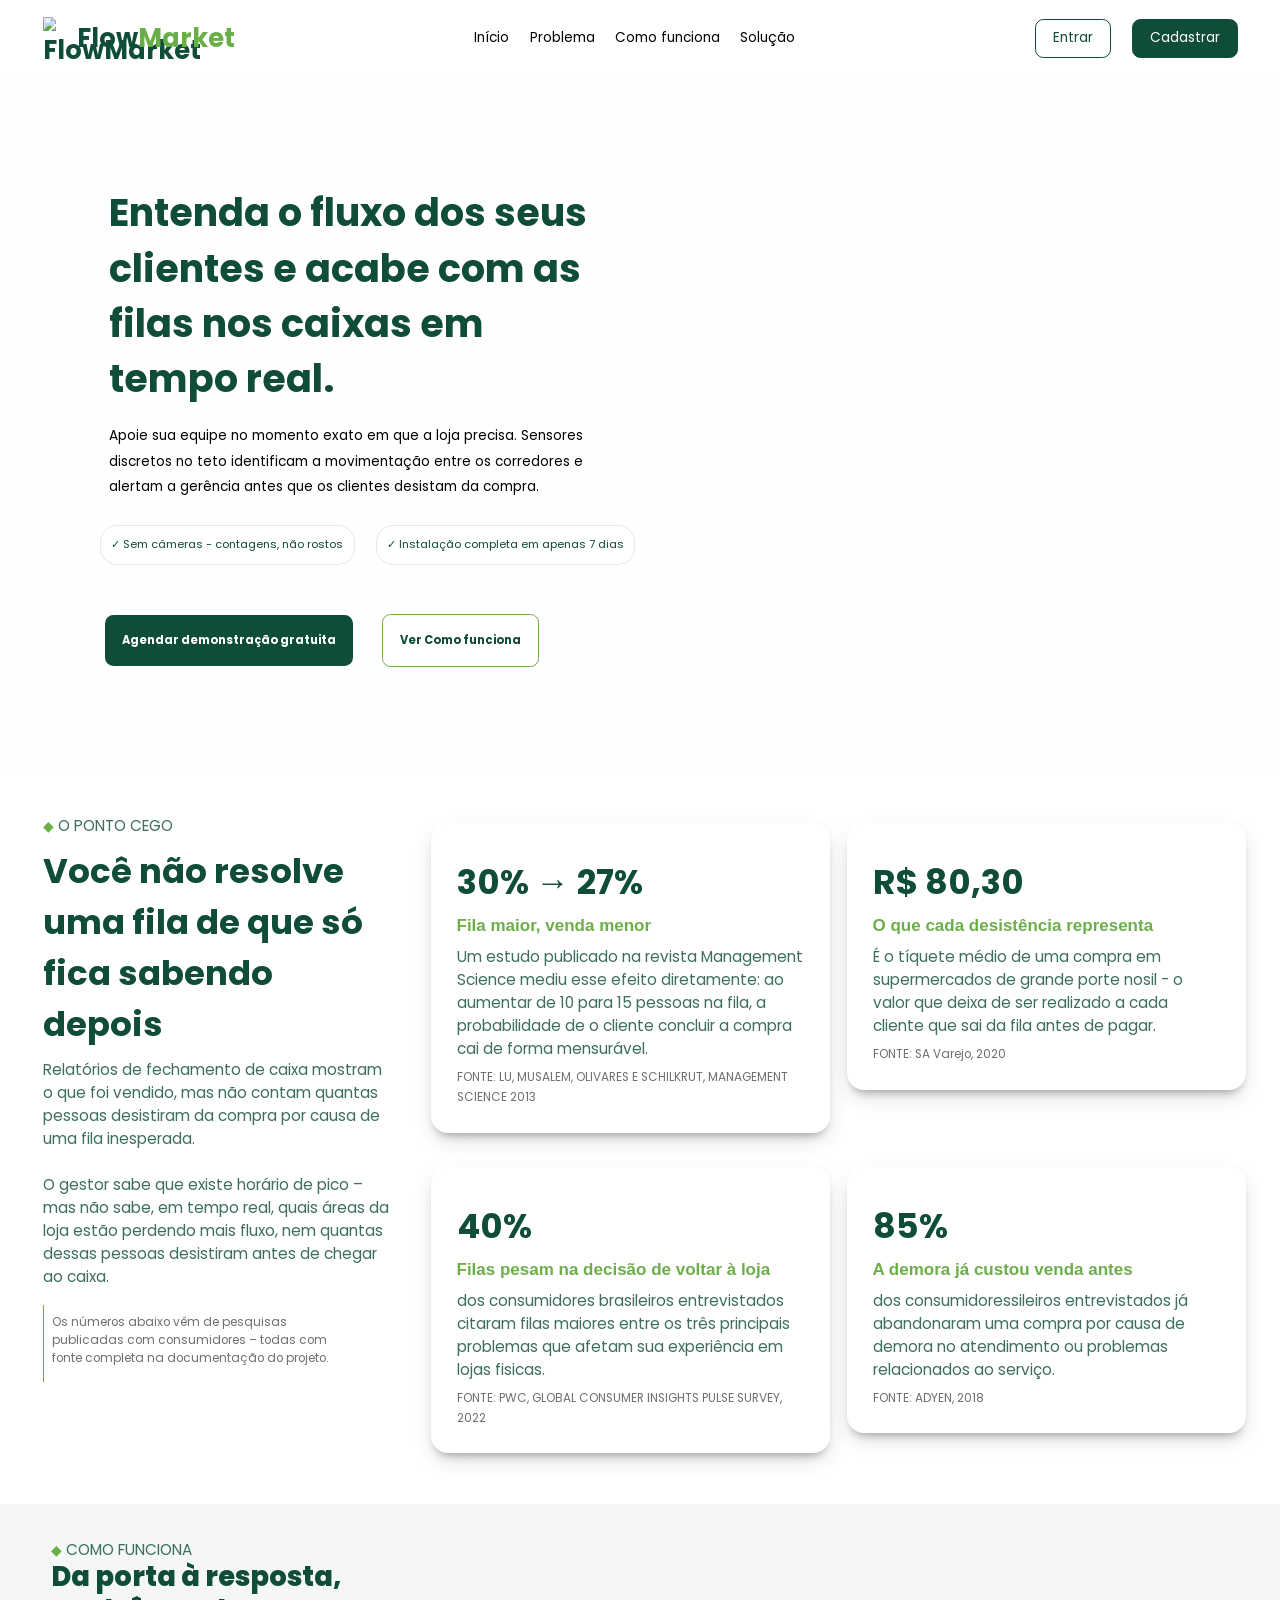
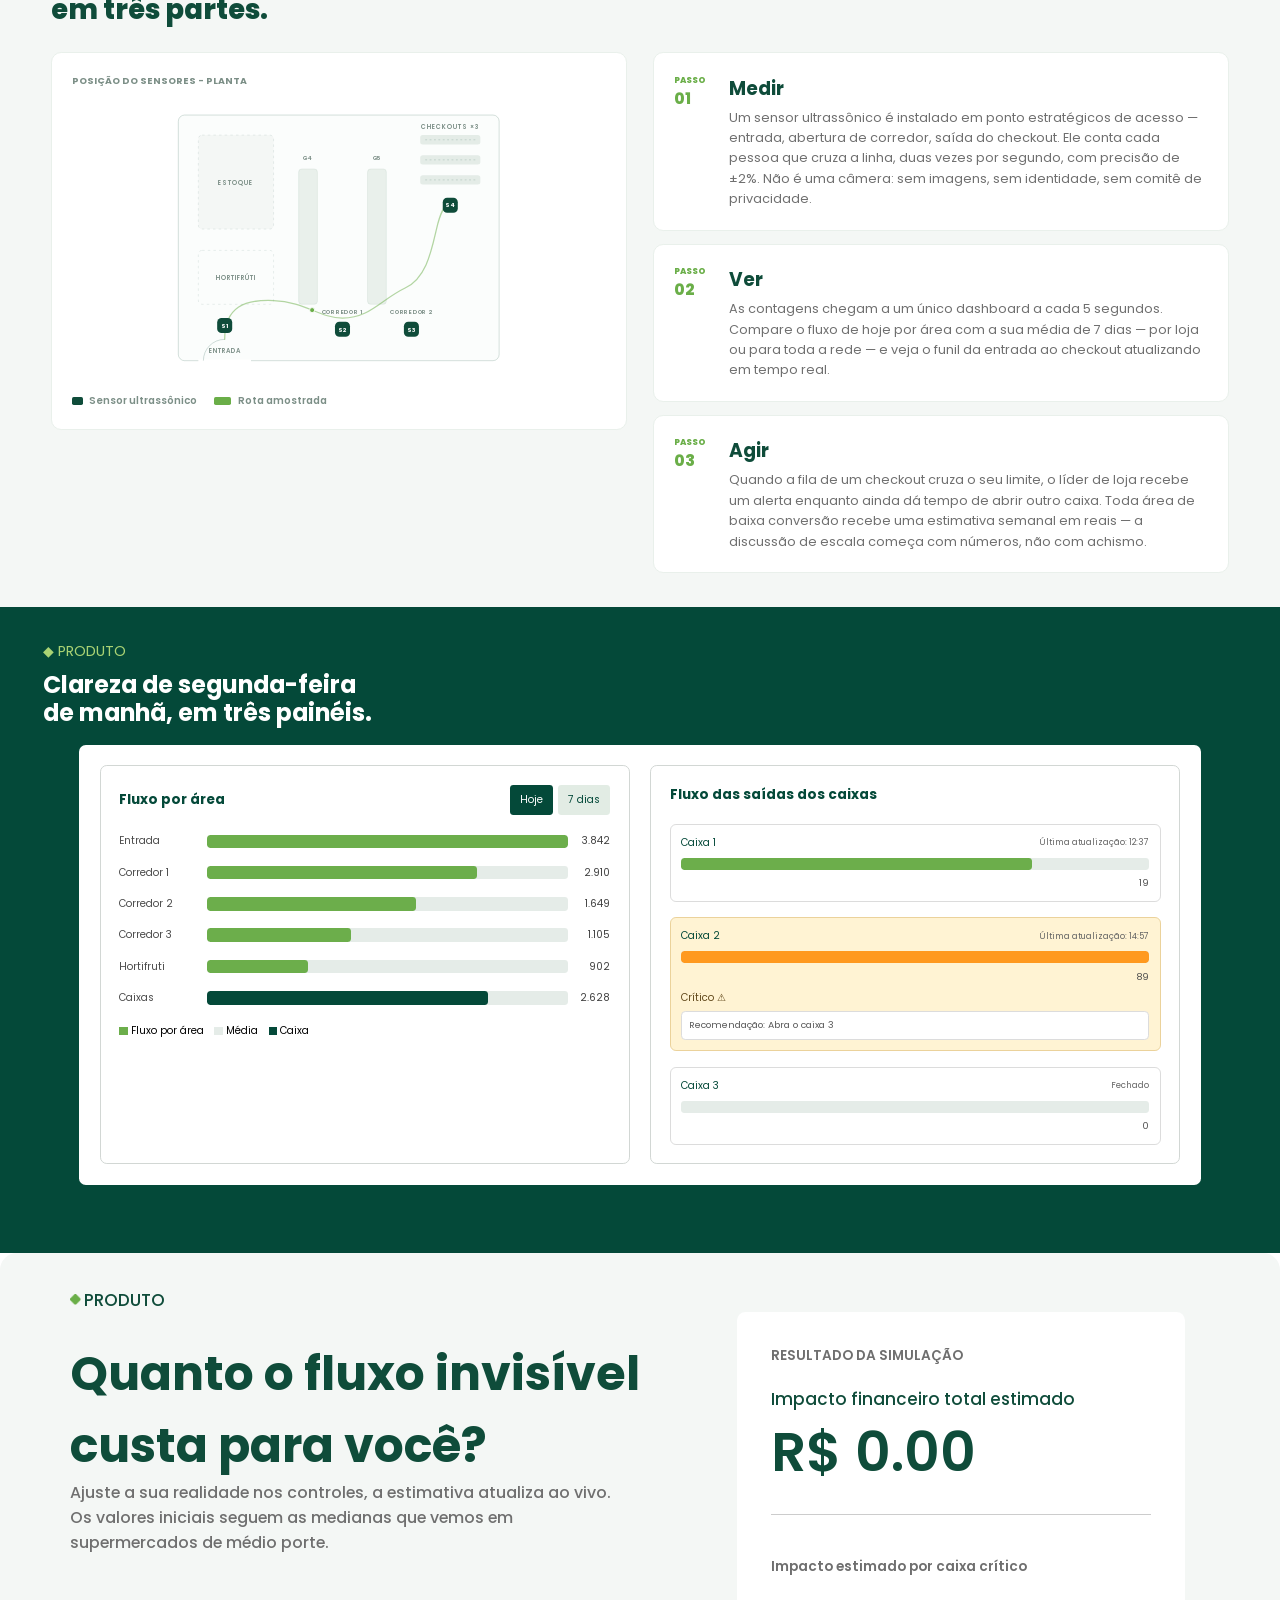
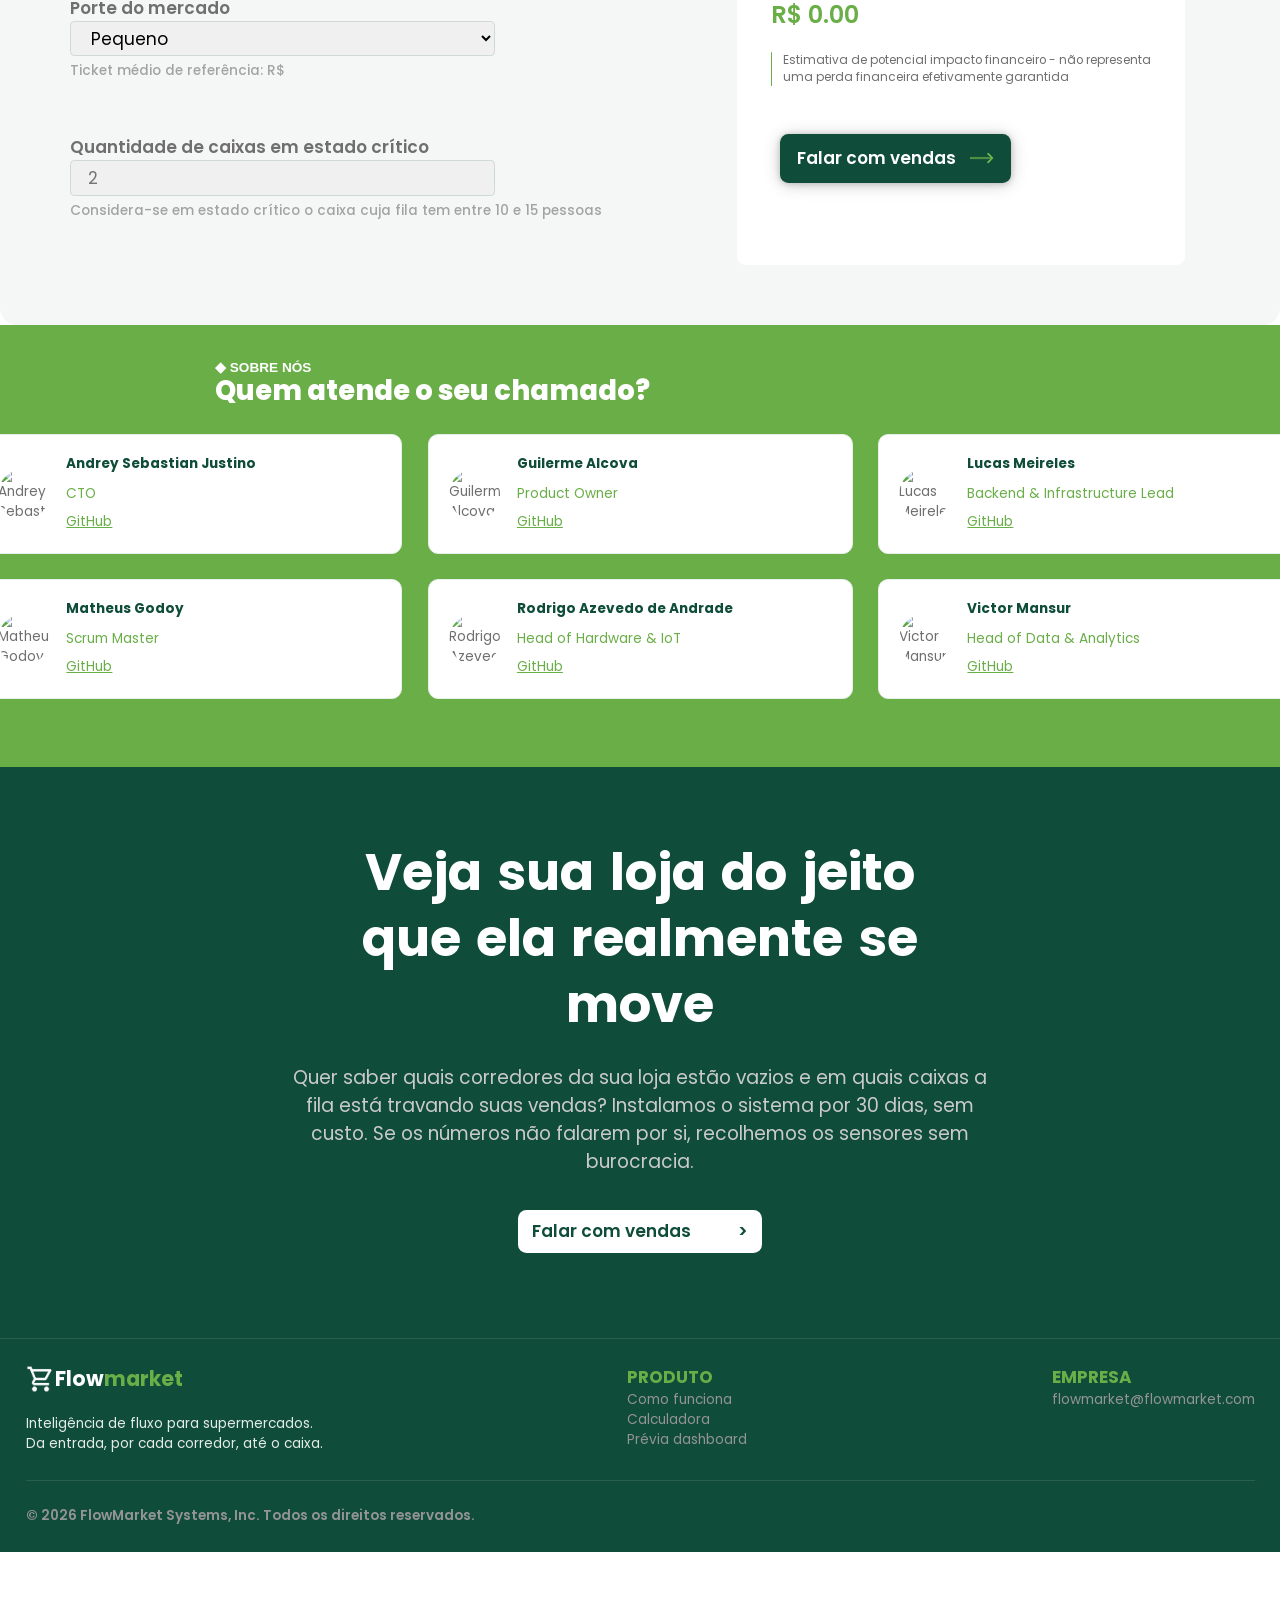
==== commit b6f93715: "Merge branch 'main' into feat/pagina-cadastro" ====
--- a/index.html
+++ b/index.html
@@ -130,12 +130,8 @@
 
     <div class="body-f" id="como-funciona">
             <div class="div-header">
-<<<<<<< HEAD
-                <span class="paragrafo_secaoProblema">◆ Como funciona</span>
-=======
                 <span class="cego_secaoProblema">◆</span>
                 <span class="paragrafo_secaoProblema">COMO FUNCIONA</span>
->>>>>>> dc8f5071dc1d6b3847db481eae9fe3282a732771
                 <h1 class="h1-como_funciona">Da porta à resposta,<br>em três partes.</h1>
             </div>
             
@@ -438,7 +434,7 @@
     <section class="calculadora_panel">
         <div class="calculadora">
             <span class="medium green center" style="font-size: 20px;"> <img src="img/Rectangle.png" alt="cristal">
-                Calculadora </span>
+                PRODUTO </span>
             <h1 class="title"> Quanto o fluxo invisível <br> custa para você? </h1>
             <h3 class="medium"> Ajuste a sua realidade nos controles, a estimativa atualiza ao vivo. <br> Os valores
                 iniciais seguem as
@@ -494,13 +490,8 @@
 
 
             <div class="div-cabecalho">
-<<<<<<< HEAD
-                <span class="sub-titulo">◆ Sobre Nós</span>
-                <h1 class="h1-stilo">Quem atende o seu chamado</h1>
-=======
                 <span class="sub-titulo">◆ SOBRE NÓS</span>
                 <h1 class="h1-stilo">Quem atende o seu chamado?</h1>
->>>>>>> dc8f5071dc1d6b3847db481eae9fe3282a732771
             </div>
 
             <div class="container-time">
@@ -588,7 +579,7 @@
                 <br> Da entrada, por cada corredor, até o caixa.
             </div>
             <div class="footer_tab">
-                <h2>Calculadora</h2> Como funciona <br> Calculadora <br> Prévia dashboard
+                <h2>PRODUTO</h2> Como funciona <br> Calculadora <br> Prévia dashboard
             </div>
             <div class="footer_tab ">
                 <h2>EMPRESA</h2> flowmarket@flowmarket.com
--- a/css/style.css
+++ b/css/style.css
@@ -503,7 +503,7 @@
 
  
 
-    color: #6aae48;  
+    color: #3D6E5F;  
 
  
 
